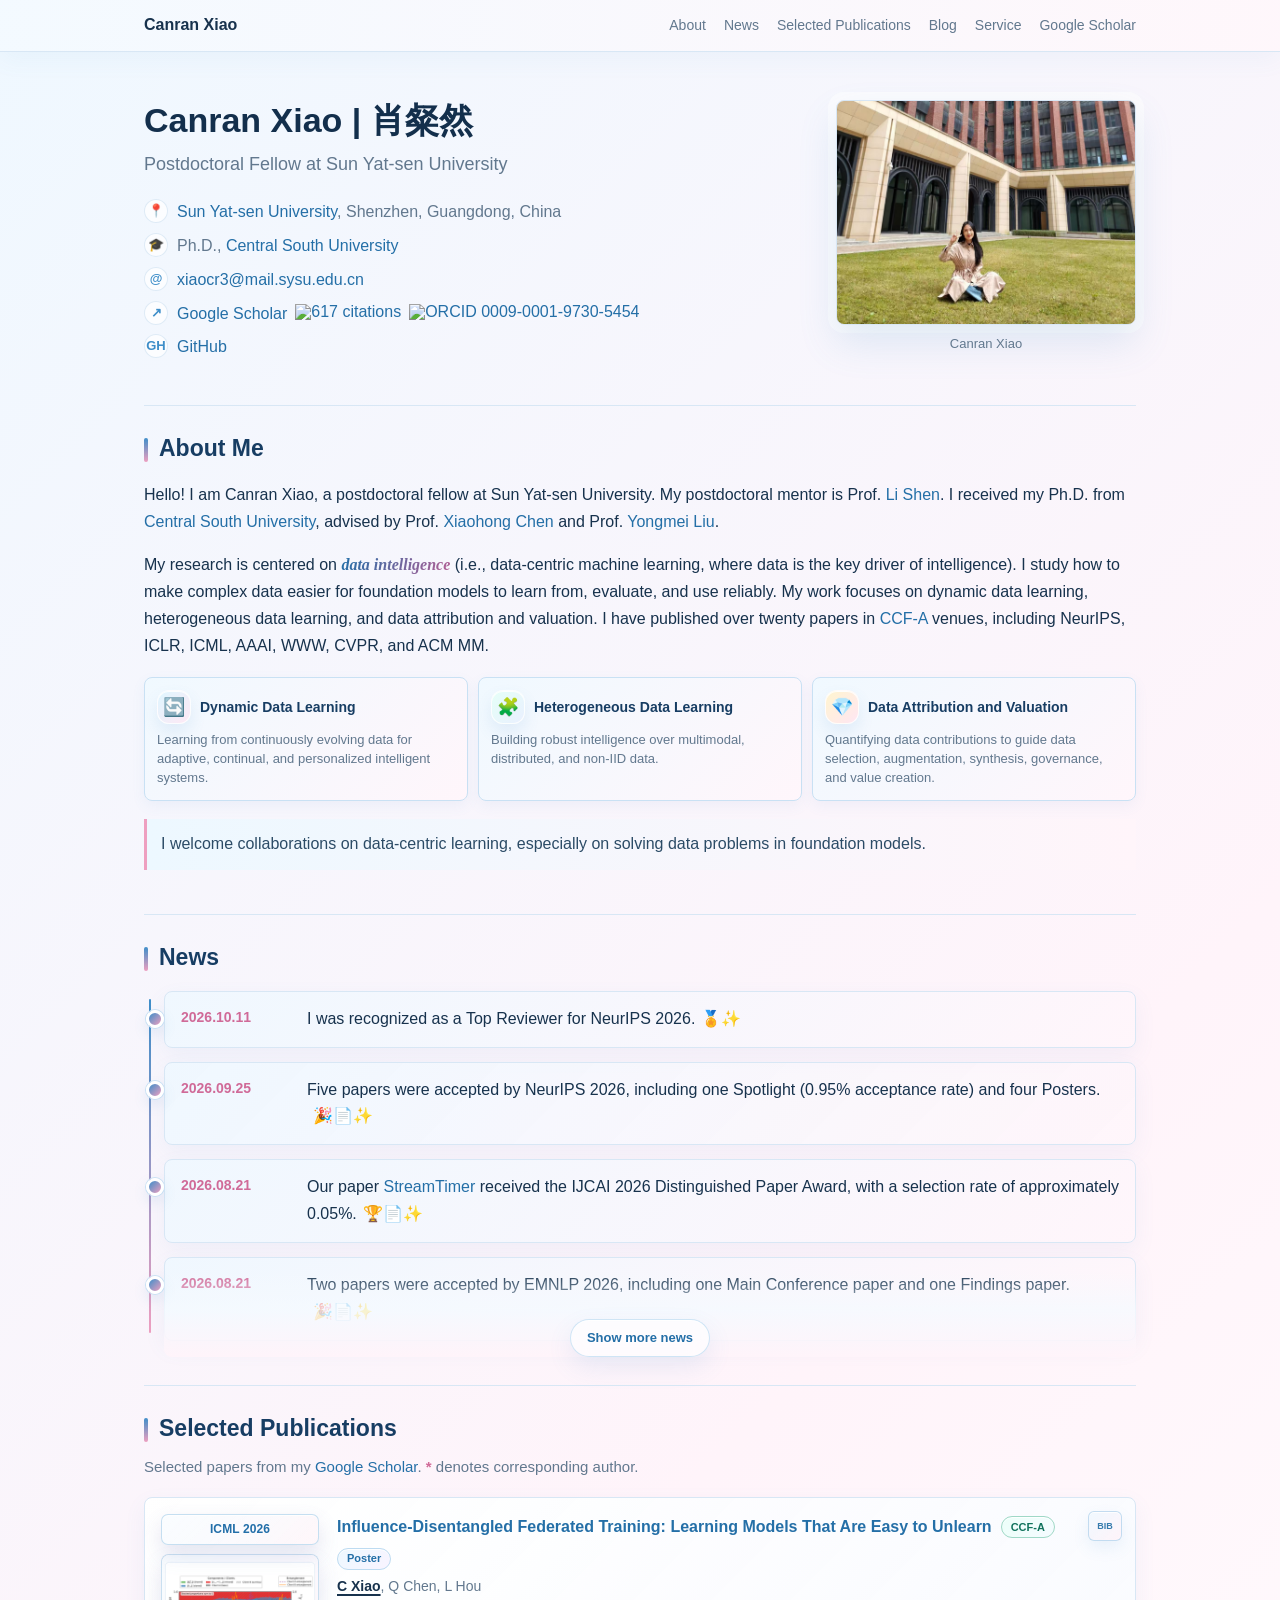
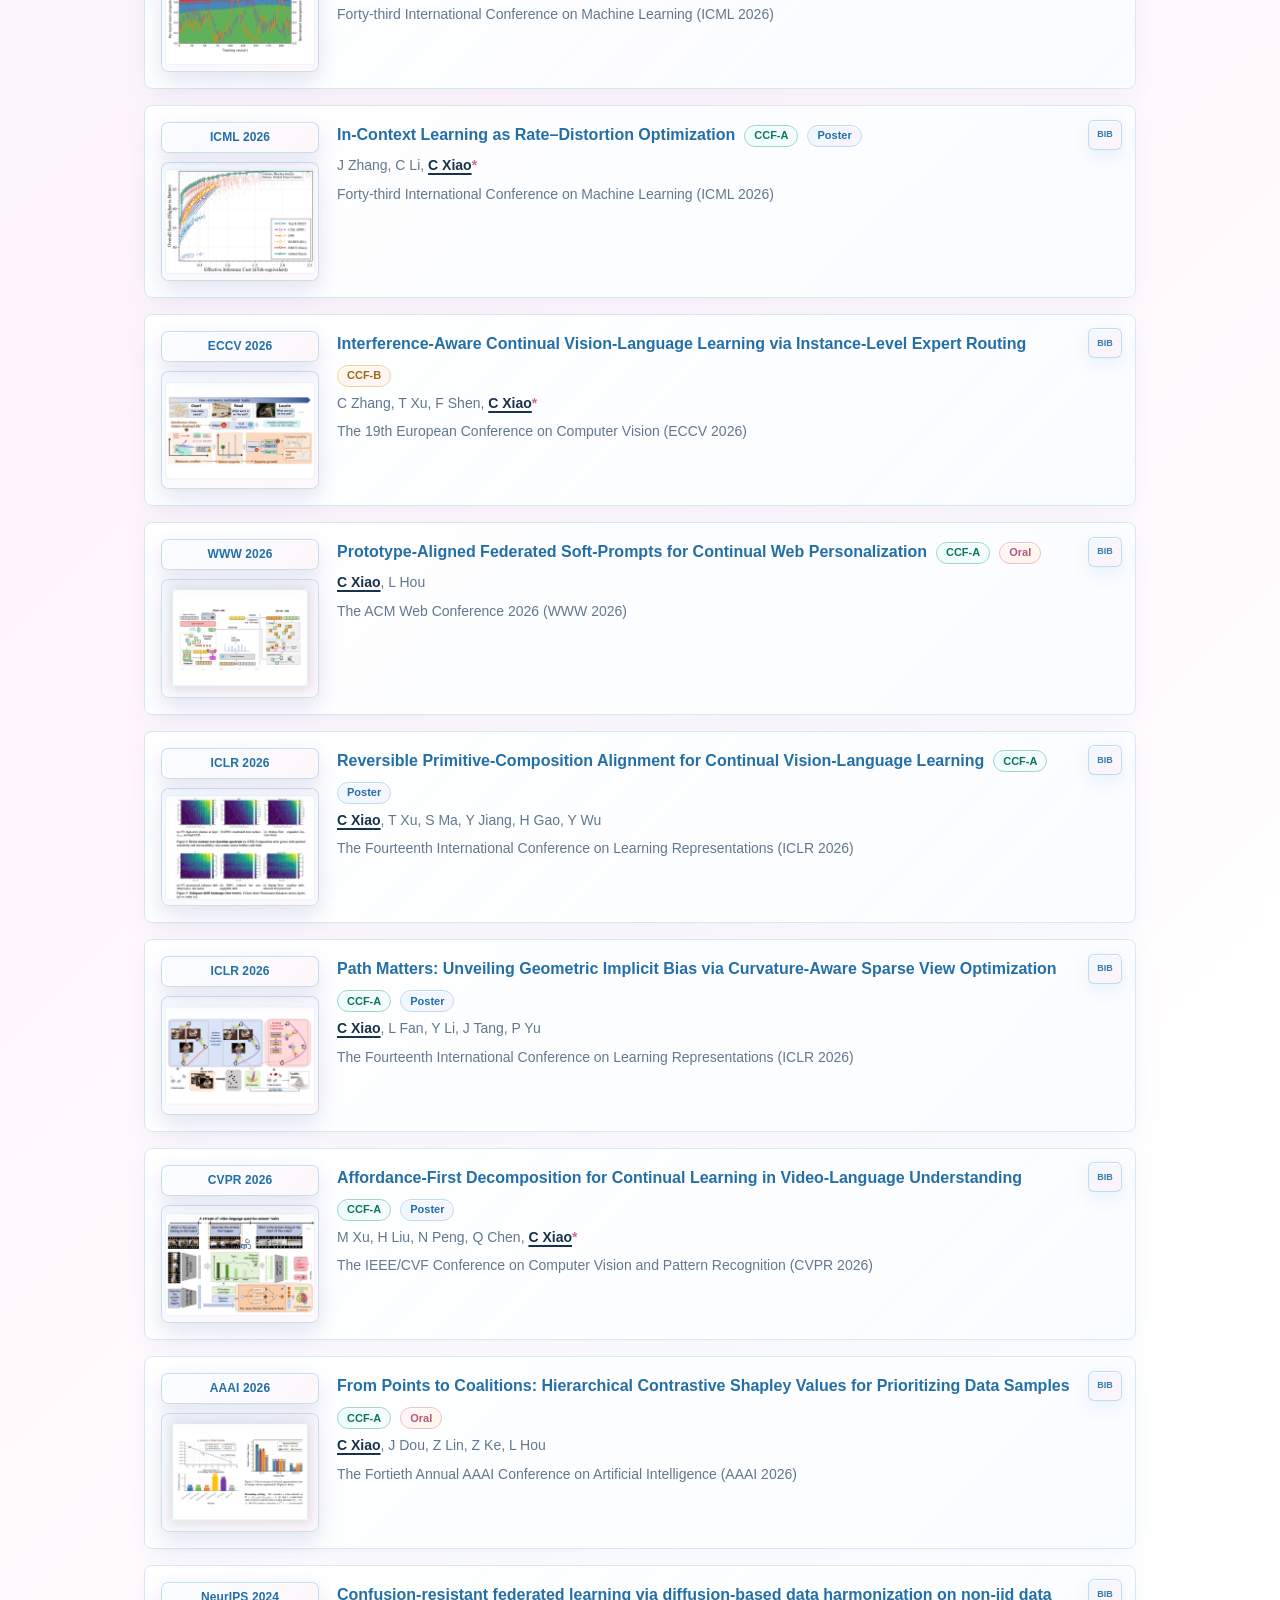
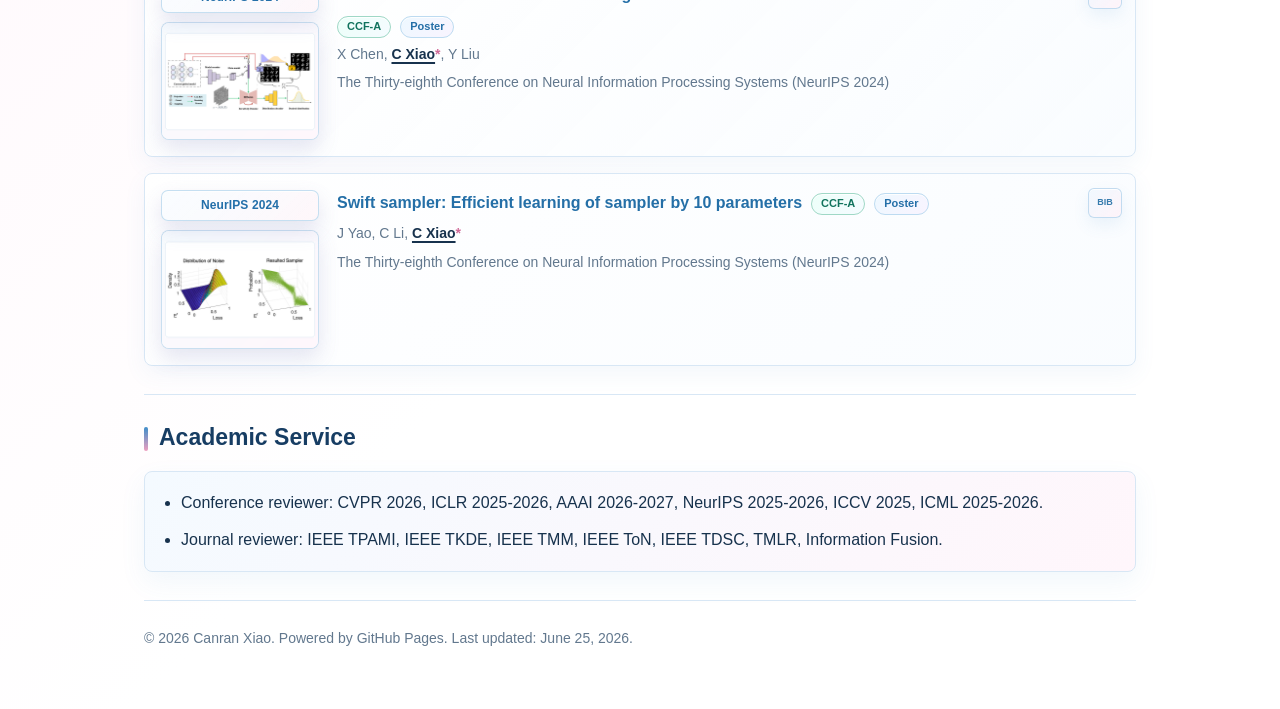
==== index.html @ acd72500 "chore: update Scholar citations" ====
<!doctype html>
<html lang="en">
  <head>
    <meta charset="utf-8">
    <meta name="viewport" content="width=device-width, initial-scale=1">
    <title>Canran Xiao | 肖粲然</title>
    <meta
      name="description"
      content="Personal academic homepage of Canran Xiao, postdoctoral fellow at Sun Yat-sen University."
    >
    <style>
      :root {
        --paper: #ffffff;
        --soft: #f7fbff;
        --ink: #17324d;
        --muted: #62788e;
        --line: #d8e7f5;
        --accent: #3e8ec9;
        --accent-2: #ee9fc0;
        --accent-soft: #edf7ff;
        --pink-soft: #fff3f8;
        --link: #246fa7;
        --glow: rgba(82, 148, 202, 0.16);
        --pink-glow: rgba(238, 159, 192, 0.16);
      }

      * {
        box-sizing: border-box;
      }

      html {
        scroll-behavior: smooth;
      }

      body {
        margin: 0;
        background:
          linear-gradient(135deg, #eff8ff 0%, #fff4fa 42%, #ffffff 78%);
        color: var(--ink);
        font-family: -apple-system, BlinkMacSystemFont, "Segoe UI", Helvetica, Arial, sans-serif;
        font-size: 16px;
        line-height: 1.68;
      }

      .cursor-shadow {
        position: fixed;
        top: 0;
        left: 0;
        z-index: 9999;
        width: 17px;
        height: 23px;
        background: rgba(82, 177, 240, 0.42);
        clip-path: polygon(0 0, 0 22px, 6px 16px, 10px 23px, 13px 21px, 9px 14px, 17px 14px);
        filter: drop-shadow(0 0 6px rgba(82, 177, 240, 0.28));
        mix-blend-mode: multiply;
        opacity: 0;
        pointer-events: none;
        transform: translate3d(-999px, -999px, 0);
        transition: opacity 180ms ease;
        will-change: transform, opacity;
      }

      .cursor-shadow:nth-child(1) {
        opacity: 0.5;
      }

      .cursor-shadow:nth-child(2) {
        opacity: 0.42;
      }

      .cursor-shadow:nth-child(3) {
        opacity: 0.34;
      }

      .cursor-shadow:nth-child(4) {
        opacity: 0.27;
      }

      .cursor-shadow:nth-child(5) {
        opacity: 0.2;
      }

      .cursor-shadow:nth-child(6) {
        opacity: 0.14;
      }

      .cursor-shadow:nth-child(7) {
        opacity: 0.09;
      }

      .cursor-trail:not(.is-active) .cursor-shadow {
        opacity: 0;
      }

      @media (pointer: coarse), (prefers-reduced-motion: reduce) {
        .cursor-trail {
          display: none;
        }
      }

      a {
        color: var(--link);
        text-decoration: none;
      }

      a:hover,
      a:focus {
        color: var(--accent);
        text-decoration: underline;
        text-underline-offset: 3px;
      }

      .site-header {
        border-bottom: 1px solid var(--line);
        background: linear-gradient(90deg, rgba(244, 250, 255, 0.94), rgba(255, 247, 251, 0.94));
        box-shadow: 0 8px 24px rgba(82, 148, 202, 0.06);
      }

      .nav-wrap {
        display: flex;
        align-items: center;
        justify-content: space-between;
        max-width: 1040px;
        margin: 0 auto;
        padding: 12px 24px;
        gap: 20px;
      }

      .brand {
        color: var(--ink);
        font-weight: 650;
        white-space: nowrap;
      }

      .nav-links {
        display: flex;
        align-items: center;
        justify-content: flex-end;
        flex-wrap: wrap;
        gap: 18px;
        font-size: 14px;
      }

      .nav-links a {
        color: var(--muted);
      }

      .nav-links a:hover,
      .nav-links a:focus {
        color: var(--accent);
      }

      .page {
        max-width: 1040px;
        margin: 0 auto;
        padding: 0 24px 40px;
      }

      .hero {
        display: grid;
        grid-template-columns: minmax(0, 1fr) 300px;
        gap: 50px;
        align-items: start;
        padding: 48px 0 26px;
      }

      h1,
      h2,
      h3,
      p {
        margin-top: 0;
      }

      h1 {
        margin-bottom: 8px;
        font-size: 34px;
        line-height: 1.2;
        font-weight: 680;
        color: #132f4c;
      }

      h2 {
        position: relative;
        margin: 0 0 18px;
        padding-left: 15px;
        font-size: 23px;
        line-height: 1.3;
        font-weight: 650;
        color: #173d63;
      }

      h2::before {
        position: absolute;
        top: 4px;
        left: 0;
        width: 4px;
        height: 24px;
        border-radius: 999px;
        background: linear-gradient(180deg, var(--accent), var(--accent-2));
        content: "";
      }

      h3 {
        margin-bottom: 6px;
        font-size: 17px;
        line-height: 1.4;
      }

      .subtitle {
        margin-bottom: 20px;
        color: var(--muted);
        font-size: 18px;
      }

      .meta-list {
        display: grid;
        gap: 7px;
        margin: 0 0 18px;
      }

      .meta-item {
        display: grid;
        grid-template-columns: 24px minmax(0, 1fr);
        gap: 9px;
        color: var(--muted);
      }

      .meta-item span:first-child {
        display: inline-flex;
        align-items: center;
        justify-content: center;
        width: 24px;
        height: 24px;
        border: 1px solid rgba(216, 231, 245, 0.82);
        border-radius: 50%;
        background: rgba(255, 255, 255, 0.72);
        color: var(--accent);
        font-size: 13px;
        font-weight: 700;
      }

      .meta-content {
        display: inline-flex;
        align-items: center;
        flex-wrap: wrap;
        gap: 8px;
        min-width: 0;
      }

      .profile-badge {
        display: inline-flex;
        align-items: center;
        line-height: 1;
        text-decoration: none;
        transition: filter 160ms ease, transform 160ms ease;
      }

      .profile-badge img {
        display: block;
        width: auto;
        height: 20px;
      }

      .profile-badge:hover,
      .profile-badge:focus {
        filter: drop-shadow(0 5px 10px rgba(82, 148, 202, 0.18));
        transform: translateY(-1px);
      }

      .profile {
        margin: 0;
      }

      .profile img {
        display: block;
        width: 100%;
        aspect-ratio: 4 / 3;
        object-fit: cover;
        object-position: center bottom;
        border: 1px solid var(--line);
        border-radius: 8px;
        box-shadow: 0 18px 38px var(--glow), 0 0 0 8px rgba(255, 255, 255, 0.56);
      }

      .profile figcaption {
        margin-top: 8px;
        color: var(--muted);
        font-size: 13px;
        text-align: center;
      }

      .research-bento {
        display: grid;
        grid-template-columns: repeat(3, minmax(0, 1fr));
        gap: 10px;
        margin-top: 18px;
      }

      .research-card {
        display: block;
        min-height: 122px;
        padding: 12px;
        border: 1px solid #c9e1f4;
        border-radius: 8px;
        background: linear-gradient(135deg, #f0f9ff, #fff6fb);
        color: #1d659d;
        box-shadow: 0 5px 14px rgba(82, 148, 202, 0.07);
        transition: border-color 160ms ease, box-shadow 160ms ease, transform 160ms ease;
      }

      .research-card:hover,
      .research-card:focus {
        border-color: #b7d8f0;
        box-shadow: 0 12px 26px rgba(82, 148, 202, 0.12), 0 8px 20px var(--pink-glow);
        text-decoration: none;
        transform: translateY(-2px);
      }

      .research-heading {
        display: flex;
        align-items: center;
        gap: 9px;
        margin-bottom: 7px;
      }

      .research-icon {
        display: inline-flex;
        align-items: center;
        justify-content: center;
        flex: 0 0 34px;
        width: 34px;
        height: 34px;
        border: 1px solid rgba(255, 255, 255, 0.85);
        border-radius: 12px;
        font-size: 18px;
        font-weight: 850;
        line-height: 1;
        box-shadow: inset 0 1px 0 rgba(255, 255, 255, 0.92), 0 8px 16px rgba(82, 148, 202, 0.12);
      }

      .research-icon.icon-dynamic {
        background: linear-gradient(135deg, #dff6ff, #ffe9f5);
      }

      .research-icon.icon-heterogeneous {
        background: linear-gradient(135deg, #e5fff7, #eaf0ff);
      }

      .research-icon.icon-attribution {
        background: linear-gradient(135deg, #fff5cf, #ffe6f3);
      }

      .research-card strong {
        display: block;
        color: #173d63;
        font-size: 14px;
        line-height: 1.25;
      }

      .research-card p {
        margin: 0;
        color: var(--muted);
        font-size: 13px;
        line-height: 1.45;
      }

      .research-keyword {
        display: inline-block;
        background: linear-gradient(120deg, #1d6fa8, #b85f94);
        background-clip: text;
        color: #1d6fa8;
        font-family: Georgia, "Times New Roman", serif;
        font-style: italic;
        font-weight: 760;
        -webkit-background-clip: text;
        -webkit-text-fill-color: transparent;
      }

      .section {
        padding: 28px 0;
        border-top: 1px solid var(--line);
      }

      .note {
        margin-top: 18px;
        padding: 12px 14px;
        border-left: 3px solid var(--accent-2);
        background: linear-gradient(90deg, #edf8ff, #fff5fa);
        color: #2b4b66;
      }

      .section-lead {
        margin: -8px 0 18px;
        color: var(--muted);
        font-size: 15px;
      }

      .news-wrap {
        position: relative;
      }

      .news-list {
        display: grid;
        position: relative;
        gap: 14px;
        margin: 0;
        padding: 0 0 0 20px;
        list-style: none;
      }

      .news-list::before {
        position: absolute;
        top: 8px;
        bottom: 8px;
        left: 5px;
        width: 2px;
        border-radius: 999px;
        background: linear-gradient(180deg, var(--accent), var(--accent-2));
        content: "";
      }

      .news-list li {
        position: relative;
        display: grid;
        grid-template-columns: 112px minmax(0, 1fr);
        gap: 14px;
        align-items: start;
        padding: 14px 16px;
        border: 1px solid var(--line);
        border-radius: 8px;
        background: linear-gradient(135deg, rgba(239, 248, 255, 0.9), rgba(255, 246, 251, 0.86));
        box-shadow: 0 8px 22px rgba(82, 148, 202, 0.07);
      }

      .news-list li::before {
        position: absolute;
        top: 18px;
        left: -19px;
        width: 12px;
        height: 12px;
        border: 3px solid #fff;
        border-radius: 50%;
        background: linear-gradient(135deg, var(--accent), var(--accent-2));
        box-shadow: 0 0 0 1px #c9e1f4, 0 6px 14px rgba(82, 148, 202, 0.15);
        content: "";
      }

      .date {
        color: #d06a98;
        font-size: 14px;
        font-weight: 650;
      }

      .news-icon {
        margin-left: 6px;
        white-space: nowrap;
      }

      .news-list.is-collapsed li:nth-child(n+5) {
        display: none;
      }

      .news-wrap.has-hidden-news.is-collapsed::after {
        position: absolute;
        right: 0;
        bottom: 0;
        left: 20px;
        height: 86px;
        border-radius: 0 0 8px 8px;
        background:
          linear-gradient(180deg, rgba(255, 255, 255, 0), rgba(245, 250, 255, 0.76) 45%, rgba(255, 244, 250, 0.94) 100%);
        content: "";
        pointer-events: none;
      }

      .news-toggle {
        position: relative;
        z-index: 1;
        display: flex;
        align-items: center;
        justify-content: center;
        width: fit-content;
        min-height: 34px;
        margin: 10px auto 0;
        padding: 7px 16px;
        border: 1px solid rgba(189, 219, 241, 0.72);
        border-radius: 999px;
        background: rgba(255, 255, 255, 0.62);
        -webkit-backdrop-filter: blur(10px);
        backdrop-filter: blur(10px);
        color: #246fa7;
        cursor: pointer;
        font: inherit;
        font-size: 13px;
        font-weight: 700;
        box-shadow: 0 10px 24px rgba(82, 148, 202, 0.12), inset 0 1px 0 rgba(255, 255, 255, 0.72);
        transition: border-color 160ms ease, box-shadow 160ms ease, transform 160ms ease;
      }

      .news-wrap.is-collapsed .news-toggle {
        margin-top: -22px;
      }

      .news-toggle:hover,
      .news-toggle:focus {
        border-color: rgba(168, 207, 232, 0.92);
        box-shadow: 0 14px 28px rgba(82, 148, 202, 0.16), inset 0 1px 0 rgba(255, 255, 255, 0.82);
        transform: translateY(-1px);
      }

      .news-toggle[hidden] {
        display: none;
      }

      .publication-list {
        display: grid;
        gap: 16px;
        margin: 0;
        padding: 0;
        list-style: none;
      }

      .publication {
        position: relative;
        display: grid;
        grid-template-columns: 158px minmax(0, 1fr);
        gap: 18px;
        padding: 16px;
        border: 1px solid var(--line);
        border-radius: 8px;
        background: linear-gradient(135deg, rgba(255, 255, 255, 0.98), rgba(249, 252, 255, 0.92));
        box-shadow: 0 8px 22px rgba(82, 148, 202, 0.07);
        transition: border-color 160ms ease, box-shadow 160ms ease, transform 160ms ease;
      }

      .publication > .pub-preview + div {
        min-width: 0;
        padding-right: 38px;
      }

      .publication:hover {
        border-color: #b9d8ef;
        box-shadow: 0 14px 30px rgba(82, 148, 202, 0.12), 0 8px 24px var(--pink-glow);
        transform: translateY(-1px);
      }

      .citation-tools {
        position: absolute;
        top: 13px;
        right: 13px;
        z-index: 4;
      }

      .citation-toggle {
        position: relative;
        display: inline-flex;
        align-items: center;
        justify-content: center;
        width: 34px;
        height: 30px;
        padding: 0;
        border: 1px solid rgba(190, 218, 239, 0.92);
        border-radius: 6px;
        background: linear-gradient(135deg, rgba(239, 248, 255, 0.96), rgba(255, 243, 249, 0.94));
        color: #377cae;
        cursor: pointer;
        font-family: -apple-system, BlinkMacSystemFont, "Segoe UI", Helvetica, Arial, sans-serif;
        font-size: 9px;
        font-weight: 800;
        letter-spacing: 0;
        line-height: 1;
        box-shadow: 0 7px 16px rgba(82, 148, 202, 0.1), inset 0 1px 0 rgba(255, 255, 255, 0.9);
        transition: border-color 160ms ease, box-shadow 160ms ease, color 160ms ease, transform 160ms ease;
      }

      .citation-toggle::after {
        position: absolute;
        right: 0;
        bottom: calc(100% + 7px);
        width: max-content;
        max-width: 150px;
        padding: 5px 8px;
        border: 1px solid rgba(197, 221, 239, 0.9);
        border-radius: 6px;
        background: rgba(255, 255, 255, 0.96);
        color: #36566f;
        content: attr(data-tooltip);
        font-family: -apple-system, BlinkMacSystemFont, "Segoe UI", Helvetica, Arial, sans-serif;
        font-size: 11px;
        font-weight: 650;
        line-height: 1.2;
        opacity: 0;
        pointer-events: none;
        transform: translateY(3px);
        transition: opacity 140ms ease, transform 140ms ease;
        white-space: nowrap;
      }

      .citation-toggle:hover,
      .citation-toggle:focus-visible {
        border-color: #aacfe9;
        outline: none;
        color: #b85f94;
        box-shadow: 0 10px 21px rgba(82, 148, 202, 0.16), 0 6px 16px rgba(238, 159, 192, 0.11);
        transform: translateY(-1px);
      }

      .citation-toggle:hover::after,
      .citation-toggle:focus-visible::after {
        opacity: 1;
        transform: translateY(0);
      }

      .citation-toggle.is-copied {
        border-color: #9fd8c6;
        background: linear-gradient(135deg, #ecfff9, #fff4fa);
        color: #11735d;
      }

      .citation-status {
        position: absolute;
        width: 1px;
        height: 1px;
        padding: 0;
        overflow: hidden;
        border: 0;
        clip: rect(0, 0, 0, 0);
        white-space: nowrap;
      }

      .pub-preview {
        display: grid;
        align-content: start;
        gap: 9px;
        justify-items: center;
      }

      .pub-figure {
        display: block;
        width: 100%;
        aspect-ratio: 4 / 3;
        object-fit: cover;
        border: 1px solid rgba(197, 221, 239, 0.92);
        border-radius: 8px;
        background: #fff;
        box-shadow: 0 10px 22px rgba(82, 148, 202, 0.14), 0 8px 20px rgba(232, 150, 190, 0.1);
        transition: box-shadow 160ms ease, transform 160ms ease;
      }

      .publication:hover .pub-figure,
      .publication:focus-within .pub-figure {
        box-shadow: 0 16px 28px rgba(82, 148, 202, 0.2), 0 10px 24px rgba(232, 150, 190, 0.16);
        transform: translateY(-2px) scale(1.01);
      }

      .publication:hover .paper-highlight,
      .publication:focus-within .paper-highlight {
        max-height: 80px;
        opacity: 1;
        transform: translateY(0);
      }

      .venue {
        position: relative;
        align-self: start;
        display: inline-flex;
        align-items: center;
        justify-content: center;
        min-width: 88px;
        min-height: 34px;
        padding: 6px 10px 6px 12px;
        overflow: hidden;
        border: 1px solid #c9def1;
        border-radius: 8px;
        background:
          linear-gradient(135deg, rgba(255, 255, 255, 0.78), rgba(255, 255, 255, 0.32)),
          linear-gradient(135deg, var(--accent-soft), var(--pink-soft));
        color: #236fa9;
        font-size: 13px;
        font-weight: 700;
        line-height: 1.25;
        text-align: center;
        box-shadow: inset 0 1px 0 rgba(255, 255, 255, 0.9), 0 8px 18px rgba(82, 148, 202, 0.08);
      }

      .venue::before {
        position: absolute;
        top: 0;
        bottom: 0;
        left: 0;
        width: 4px;
        background: linear-gradient(180deg, var(--accent), var(--accent-2));
        content: "";
      }

      .pub-preview .venue {
        width: 100%;
        min-height: 30px;
        padding: 7px 10px;
        border: 1px solid rgba(194, 221, 241, 0.94);
        border-radius: 7px;
        background:
          linear-gradient(135deg, rgba(255, 255, 255, 0.74), rgba(255, 255, 255, 0.3)),
          linear-gradient(135deg, var(--accent-soft) 0%, var(--pink-soft) 100%);
        color: #236fa9;
        font-size: 12px;
        letter-spacing: 0.01em;
        box-shadow: 0 10px 22px rgba(82, 148, 202, 0.14), 0 7px 18px rgba(232, 150, 190, 0.1), inset 0 1px 0 rgba(255, 255, 255, 0.82);
      }

      .pub-preview .venue::before {
        display: none;
      }

      .publication p {
        margin-bottom: 5px;
      }

      .paper-title {
        display: flex;
        align-items: center;
        flex-wrap: wrap;
        gap: 7px 9px;
        font-weight: 650;
      }

      .paper-title a {
        min-width: 0;
      }

      .presentation-tag {
        display: inline-flex;
        align-items: center;
        justify-content: center;
        min-height: 22px;
        padding: 3px 9px;
        border: 1px solid #c9def1;
        border-radius: 999px;
        font-size: 11px;
        font-weight: 750;
        letter-spacing: 0;
        line-height: 1;
        white-space: nowrap;
        box-shadow: inset 0 1px 0 rgba(255, 255, 255, 0.88);
      }

      .presentation-tag.oral {
        border-color: #f0bfd0;
        background: linear-gradient(135deg, #fff4f8, #fff8e8);
        color: #b55682;
      }

      .presentation-tag.poster {
        border-color: #bddbf1;
        background: linear-gradient(135deg, #edf8ff, #f9f4ff);
        color: #246fa7;
      }

      .ccf-tag {
        display: inline-flex;
        align-items: center;
        justify-content: center;
        min-height: 22px;
        padding: 3px 9px;
        border-radius: 999px;
        font-size: 11px;
        font-weight: 800;
        letter-spacing: 0;
        line-height: 1;
        text-decoration: none;
        white-space: nowrap;
        box-shadow: inset 0 1px 0 rgba(255, 255, 255, 0.9);
        transition: box-shadow 160ms ease, transform 160ms ease;
      }

      .ccf-tag.ccf-a {
        border: 1px solid #9fd8c6;
        background: linear-gradient(135deg, #ecfff9, #f5fbff);
        color: #11735d;
      }

      a.ccf-tag:hover,
      a.ccf-tag:focus {
        box-shadow: 0 8px 18px rgba(82, 148, 202, 0.12), inset 0 1px 0 rgba(255, 255, 255, 0.9);
        transform: translateY(-1px);
      }

      .ccf-tag.ccf-b {
        border: 1px solid #edd397;
        background: linear-gradient(135deg, #fff9e9, #fff4f8);
        color: #9a6819;
      }

      .paper-highlight {
        max-height: 0;
        margin: 0;
        overflow: hidden;
        color: #456176;
        font-size: 13px;
        line-height: 1.5;
        opacity: 0;
        transform: translateY(-4px);
        transition: max-height 180ms ease, opacity 180ms ease, transform 180ms ease, margin 180ms ease;
      }

      .publication:hover .paper-highlight,
      .publication:focus-within .paper-highlight {
        margin-top: 8px;
      }

      .authors,
      .booktitle {
        color: var(--muted);
        font-size: 14px;
      }

      .me {
        color: #17324d;
        font-weight: 750;
        text-decoration: underline;
        text-decoration-thickness: 1.5px;
        text-underline-offset: 3px;
      }

      .corresponding {
        color: #d06a98;
        font-weight: 800;
      }

      .service-list {
        margin: 0;
        padding-left: 18px;
      }

      .service-list li {
        margin-bottom: 10px;
      }

      .service-panel {
        padding: 18px 18px 8px;
        border: 1px solid var(--line);
        border-radius: 8px;
        background: linear-gradient(135deg, #f4faff, #fff6fb);
        box-shadow: 0 10px 26px rgba(82, 148, 202, 0.08);
      }

      .footer {
        padding: 26px 0 18px;
        border-top: 1px solid var(--line);
        color: var(--muted);
        font-size: 14px;
      }

      @media (max-width: 780px) {
        .nav-wrap {
          align-items: flex-start;
          flex-direction: column;
          gap: 8px;
        }

        .nav-links {
          justify-content: flex-start;
          gap: 12px;
        }

        .hero {
          grid-template-columns: 1fr;
        }

        .hero {
          padding-top: 34px;
        }

        .profile {
          max-width: 340px;
        }

        h1 {
          font-size: 30px;
        }

        .publication,
        .news-list li {
          grid-template-columns: 1fr;
          gap: 8px;
        }

        .publication > .pub-preview + div {
          padding-right: 0;
        }

        .research-bento {
          grid-template-columns: 1fr;
        }

        .research-card {
          min-height: 0;
        }

        .paper-highlight {
          max-height: none;
          margin-top: 8px;
          opacity: 1;
          transform: none;
        }

        .venue {
          justify-content: flex-start;
          width: fit-content;
          min-width: 0;
        }

        .pub-preview {
          max-width: 190px;
        }

        .pub-preview .venue {
          justify-content: center;
          width: 100%;
        }
      }
    </style>
  </head>
  <body>
    <header class="site-header">
      <div class="nav-wrap">
        <a class="brand" href="#home">Canran Xiao</a>
        <nav class="nav-links" aria-label="Primary navigation">
          <a href="#about">About</a>
          <a href="#news">News</a>
          <a href="#publications">Selected Publications</a>
          <a href="blog/">Blog</a>
          <a href="#service">Service</a>
          <a href="https://scholar.google.com/citations?user=TQIKwMIAAAAJ&hl=zh-TW">Google Scholar</a>
        </nav>
      </div>
    </header>

    <main class="page" id="home">
      <section class="hero" aria-label="Profile">
        <div>
          <h1>Canran Xiao | 肖粲然</h1>
          <p class="subtitle">
            Postdoctoral Fellow at Sun Yat-sen University
          </p>

          <div class="meta-list" aria-label="Profile details">
            <div class="meta-item">
              <span>📍</span>
              <span><a href="https://en.wikipedia.org/wiki/Sun_Yat-sen_University">Sun Yat-sen University</a>, Shenzhen, Guangdong, China</span>
            </div>
            <div class="meta-item">
              <span>🎓</span>
              <span>Ph.D., <a href="https://en.wikipedia.org/wiki/Central_South_University">Central South University</a></span>
            </div>
            <div class="meta-item">
              <span>@</span>
              <span><a href="mailto:xiaocr3@mail.sysu.edu.cn">xiaocr3@mail.sysu.edu.cn</a></span>
            </div>
            <div class="meta-item">
              <span>↗</span>
              <span class="meta-content">
                <a href="https://scholar.google.com/citations?user=TQIKwMIAAAAJ&hl=zh-TW">Google Scholar</a>
                <a class="profile-badge" href="https://scholar.google.com/citations?user=TQIKwMIAAAAJ&amp;hl=zh-TW" data-citation-badge aria-label="617 citations on Google Scholar">
                  <img
                    data-citation-badge-image
                    src="https://img.shields.io/badge/citations-617-4285F4?style=flat&amp;logo=googlescholar&amp;logoColor=white&amp;labelColor=555"
                    alt="617 citations"
                    loading="lazy"
                  >
                </a>
                <a class="profile-badge" href="https://orcid.org/0009-0001-9730-5454" aria-label="ORCID: 0009-0001-9730-5454">
                  <img
                    src="https://img.shields.io/badge/ORCID-0009--0001--9730--5454-A6CE39?style=flat&amp;logo=orcid&amp;logoColor=white&amp;labelColor=555"
                    alt="ORCID 0009-0001-9730-5454"
                    loading="lazy"
                  >
                </a>
              </span>
            </div>
            <div class="meta-item">
              <span>GH</span>
              <span>
                <a href="https://github.com/Xiaocanran1230">GitHub</a>
              </span>
            </div>
          </div>

        </div>

        <figure class="profile">
          <img src="assets/profile-campus.png" alt="Portrait of Canran Xiao">
          <figcaption>Canran Xiao</figcaption>
        </figure>
      </section>

      <section class="section" id="about">
        <h2>About Me</h2>
        <p>
          Hello! I am Canran Xiao, a postdoctoral fellow at Sun Yat-sen
          University. My postdoctoral mentor is Prof.
          <a href="https://scst.sysu.edu.cn/teacher/ShenLi">Li Shen</a>. I
          received my Ph.D. from
          <a href="https://en.wikipedia.org/wiki/Central_South_University">Central South University</a>, advised by Prof.
          <a href="https://www.cae.cn/cae/html/main/colys/76216903.html">Xiaohong Chen</a>
          and Prof. <a href="https://bs.csu.edu.cn/info/1780/23635.htm">Yongmei Liu</a>.
        </p>
        <p>
          My research is centered on <span class="research-keyword">data intelligence</span>
          (i.e., data-centric machine learning, where data is the key driver
          of intelligence). I study how to make complex data easier for
          foundation models to learn from, evaluate, and use reliably. My work
          focuses on dynamic data learning, heterogeneous data learning, and
          data attribution and valuation. I have published over twenty
          papers in <a href="https://www.ccf.org.cn/Academic_Evaluation/By_category/">CCF-A</a>
          venues, including NeurIPS, ICLR, ICML, AAAI, WWW, CVPR, and ACM MM.
        </p>
        <div class="research-bento" aria-label="Data intelligence research interests">
          <a class="research-card" href="https://scholar.google.com/citations?view_op=search_authors&hl=zh-TW&mauthors=label:continual_learning">
            <span class="research-heading">
              <span class="research-icon icon-dynamic" aria-hidden="true">🔄</span>
              <strong>Dynamic Data Learning</strong>
            </span>
            <p>Learning from continuously evolving data for adaptive, continual, and personalized intelligent systems.</p>
          </a>
          <a class="research-card" href="https://scholar.google.com/citations?view_op=search_authors&hl=zh-TW&mauthors=label:heterogeneous_data">
            <span class="research-heading">
              <span class="research-icon icon-heterogeneous" aria-hidden="true">🧩</span>
              <strong>Heterogeneous Data Learning</strong>
            </span>
            <p>Building robust intelligence over multimodal, distributed, and non-IID data.</p>
          </a>
          <a class="research-card" href="https://scholar.google.com/citations?view_op=search_authors&hl=zh-TW&mauthors=label:data_valuation">
            <span class="research-heading">
              <span class="research-icon icon-attribution" aria-hidden="true">💎</span>
              <strong>Data Attribution and Valuation</strong>
            </span>
            <p>Quantifying data contributions to guide data selection, augmentation, synthesis, governance, and value creation.</p>
          </a>
        </div>
        <p class="note">
          I welcome collaborations on data-centric learning, especially on
          solving data problems in foundation models.
        </p>
      </section>

      <section class="section" id="news">
        <h2>News</h2>
        <div class="news-wrap is-collapsed">
          <ul class="news-list is-collapsed" id="news-list">
            <li>
              <span class="date">2026.10.11</span>
              <span>
                I was recognized as a Top Reviewer for NeurIPS 2026.<span class="news-icon">🏅✨</span>
              </span>
            </li>
            <li>
              <span class="date">2026.09.25</span>
              <span>
                Five papers were accepted by NeurIPS 2026, including one Spotlight (0.95% acceptance rate) and four Posters.<span class="news-icon">🎉📄✨</span>
              </span>
            </li>
            <li>
              <span class="date">2026.08.21</span>
              <span>
                Our paper <a href="https://x.com/IJCAIconf/status/2090655842882175240">StreamTimer</a> received the IJCAI 2026 Distinguished Paper Award, with a selection rate of approximately 0.05%.<span class="news-icon">🏆📄✨</span>
              </span>
            </li>
            <li>
              <span class="date">2026.08.21</span>
              <span>
                Two papers were accepted by EMNLP 2026, including one Main Conference paper and one Findings paper.<span class="news-icon">🎉📄✨</span>
              </span>
            </li>
            <li>
              <span class="date">2026.07.10</span>
              <span>
                One work, LaP-Forensics, was accepted by ACM MM 2026.<span class="news-icon">🎉📄✨</span>
              </span>
            </li>
            <li>
              <span class="date">2026.06.18</span>
              <span>
                One paper was accepted by ECCV 2026.<span class="news-icon">🎉📄✨</span>
              </span>
            </li>
            <li>
              <span class="date">2026.05.14</span>
              <span>
                I was recognized as a Gold Reviewer for ICML 2026.<span class="news-icon">🏅✨</span>
              </span>
            </li>
            <li>
              <span class="date">2026.05.01</span>
              <span>
                Two papers were accepted by ICML 2026.<span class="news-icon">🎉📄✨</span>
              </span>
            </li>
            <li>
              <span class="date">2026.05.01</span>
              <span>
                One paper was accepted by IJCAI 2026.<span class="news-icon">🎉📄✨</span>
              </span>
            </li>
            <li>
              <span class="date">2026.02.21</span>
              <span>
                Three papers were accepted by CVPR 2026, including one Findings, one Poster, and one Spotlight.<span class="news-icon">🎉📄✨</span>
              </span>
            </li>
            <li>
              <span class="date">2026.01.26</span>
              <span>
                Five papers were accepted by ICLR 2026.<span class="news-icon">🎉📄✨</span>
              </span>
            </li>
            <li>
              <span class="date">2026.01.13</span>
              <span>
                Two papers were accepted by WWW 2026, including one Poster and one Oral.<span class="news-icon">🎉📄✨</span>
              </span>
            </li>
            <li>
              <span class="date">2025.11.08</span>
              <span>
                Three papers were accepted by AAAI 2026, including two Oral presentations and one Poster.<span class="news-icon">🎉📄✨</span>
              </span>
            </li>
          </ul>
          <button class="news-toggle" type="button" aria-controls="news-list" aria-expanded="false" hidden>
            Show more news
          </button>
        </div>
      </section>

      <section class="section" id="publications">
        <h2>Selected Publications</h2>
        <p class="section-lead">
          Selected papers from my <a href="https://scholar.google.com/citations?hl=zh-TW&amp;user=TQIKwMIAAAAJ&amp;view_op=list_works&amp;sortby=pubdate">Google Scholar</a>. <span class="corresponding">*</span> denotes corresponding author.
        </p>
        <ol class="publication-list">
          <li class="publication">
            <div class="pub-preview">
              <span class="venue">ICML 2026</span>
              <img class="pub-figure" src="assets/publications/icml-unlearn.png" alt="Figure preview for Influence-Disentangled Federated Training" loading="lazy">
            </div>
            <div>
              <p class="paper-title">
                <a href="https://icml.cc/virtual/2026/poster/65319">Influence-Disentangled Federated Training: Learning Models That Are Easy to Unlearn</a>
                <a class="ccf-tag ccf-a" href="https://www.ccf.org.cn/Academic_Evaluation/By_category/">CCF-A</a>
                <span class="presentation-tag poster">Poster</span>
              </p>
              <p class="authors"><span class="me">C Xiao</span>, Q Chen, L Hou</p>
              <p class="booktitle">Forty-third International Conference on Machine Learning (ICML 2026)</p>
              <p class="paper-highlight">Highlight: separates data influence in federated training so learned models can remove data contributions more cleanly.</p>
            </div>
          </li>

          <li class="publication">
            <div class="pub-preview">
              <span class="venue">ICML 2026</span>
              <img class="pub-figure" src="assets/publications/icml-rate-distortion.png" alt="Figure preview for In-Context Learning as Rate-Distortion Optimization" loading="lazy">
            </div>
            <div>
              <p class="paper-title">
                <a href="https://icml.cc/virtual/2026/poster/62151">In-Context Learning as Rate&ndash;Distortion Optimization</a>
                <a class="ccf-tag ccf-a" href="https://www.ccf.org.cn/Academic_Evaluation/By_category/">CCF-A</a>
                <span class="presentation-tag poster">Poster</span>
              </p>
              <p class="authors">J Zhang, C Li, <span class="me">C Xiao</span><span class="corresponding">*</span></p>
              <p class="booktitle">Forty-third International Conference on Machine Learning (ICML 2026)</p>
              <p class="paper-highlight">Highlight: studies how context data can be compressed and selected to improve foundation-model inference.</p>
            </div>
          </li>

          <li class="publication">
            <div class="pub-preview">
              <span class="venue">ECCV 2026</span>
              <img class="pub-figure" src="assets/publications/eccv-routing.png" alt="Figure preview for Interference-Aware Continual Vision-Language Learning" loading="lazy">
            </div>
            <div>
              <p class="paper-title">
                <a href="https://scholar.google.com/scholar?q=%22Interference-Aware+Continual+Vision-Language+Learning+via+Instance-Level+Expert+Routing%22">Interference-Aware Continual Vision-Language Learning via Instance-Level Expert Routing</a>
                <span class="ccf-tag ccf-b">CCF-B</span>
              </p>
              <p class="authors">C Zhang, T Xu, F Shen, <span class="me">C Xiao</span><span class="corresponding">*</span></p>
              <p class="booktitle">The 19th European Conference on Computer Vision (ECCV 2026)</p>
              <p class="paper-highlight">Highlight: routes evolving vision-language data to instance-level experts to reduce interference during continual learning.</p>
            </div>
          </li>

          <li class="publication">
            <div class="pub-preview">
              <span class="venue">WWW 2026</span>
              <img class="pub-figure" src="assets/publications/www-protofed.png" alt="Pipeline figure for Prototype-Aligned Federated Soft-Prompts" loading="lazy">
            </div>
            <div>
              <p class="paper-title">
                <a href="https://scholar.google.com/citations?view_op=view_citation&amp;hl=zh-TW&amp;user=TQIKwMIAAAAJ&amp;pagesize=100&amp;sortby=pubdate&amp;citation_for_view=TQIKwMIAAAAJ:hFOr9nPyWt4C">Prototype-Aligned Federated Soft-Prompts for Continual Web Personalization</a>
                <a class="ccf-tag ccf-a" href="https://www.ccf.org.cn/Academic_Evaluation/By_category/">CCF-A</a>
                <span class="presentation-tag oral">Oral</span>
              </p>
              <p class="authors"><span class="me">C Xiao</span>, L Hou</p>
              <p class="booktitle">The ACM Web Conference 2026 (WWW 2026)</p>
              <p class="paper-highlight">Highlight: handles continuously arriving user data while keeping personalized web models adaptive across clients.</p>
            </div>
          </li>

          <li class="publication">
            <div class="pub-preview">
              <span class="venue">ICLR 2026</span>
              <img class="pub-figure" src="assets/publications/iclr-reversible.png" alt="Figure preview for Reversible Primitive-Composition Alignment" loading="lazy">
            </div>
            <div>
              <p class="paper-title">
                <a href="https://scholar.google.com/citations?view_op=view_citation&amp;hl=zh-TW&amp;user=TQIKwMIAAAAJ&amp;pagesize=100&amp;sortby=pubdate&amp;citation_for_view=TQIKwMIAAAAJ:HDshCWvjkbEC">Reversible Primitive-Composition Alignment for Continual Vision-Language Learning</a>
                <a class="ccf-tag ccf-a" href="https://www.ccf.org.cn/Academic_Evaluation/By_category/">CCF-A</a>
                <span class="presentation-tag poster">Poster</span>
              </p>
              <p class="authors"><span class="me">C Xiao</span>, T Xu, S Ma, Y Jiang, H Gao, Y Wu</p>
              <p class="booktitle">The Fourteenth International Conference on Learning Representations (ICLR 2026)</p>
              <p class="paper-highlight">Highlight: supports data that arrives over time by aligning primitive and compositional knowledge in vision-language streams.</p>
            </div>
          </li>

          <li class="publication">
            <div class="pub-preview">
              <span class="venue">ICLR 2026</span>
              <img class="pub-figure" src="assets/publications/iclr-path.png" alt="Figure preview for Path Matters" loading="lazy">
            </div>
            <div>
              <p class="paper-title">
                <a href="https://scholar.google.com.hk/citations?view_op=view_citation&amp;hl=zh-TW&amp;user=TQIKwMIAAAAJ&amp;cstart=20&amp;pagesize=80&amp;citation_for_view=TQIKwMIAAAAJ:7PzlFSSx8tAC">Path Matters: Unveiling Geometric Implicit Bias via Curvature-Aware Sparse View Optimization</a>
                <a class="ccf-tag ccf-a" href="https://www.ccf.org.cn/Academic_Evaluation/By_category/">CCF-A</a>
                <span class="presentation-tag poster">Poster</span>
              </p>
              <p class="authors"><span class="me">C Xiao</span>, L Fan, Y Li, J Tang, P Yu</p>
              <p class="booktitle">The Fourteenth International Conference on Learning Representations (ICLR 2026)</p>
              <p class="paper-highlight">Highlight: improves sparse-view data utility by choosing camera paths that better cover high-curvature geometric information.</p>
            </div>
          </li>

          <li class="publication">
            <div class="pub-preview">
              <span class="venue">CVPR 2026</span>
              <img class="pub-figure" src="assets/publications/cvpr-affordance.png" alt="Pipeline figure for Affordance-First Decomposition" loading="lazy">
            </div>
            <div>
              <p class="paper-title">
                <a href="https://scholar.google.com.hk/citations?view_op=view_citation&amp;hl=zh-TW&amp;user=TQIKwMIAAAAJ&amp;citation_for_view=TQIKwMIAAAAJ:qxL8FJ1GzNcC">Affordance-First Decomposition for Continual Learning in Video-Language Understanding</a>
                <a class="ccf-tag ccf-a" href="https://www.ccf.org.cn/Academic_Evaluation/By_category/">CCF-A</a>
                <span class="presentation-tag poster">Poster</span>
              </p>
              <p class="authors">M Xu, H Liu, N Peng, Q Chen, <span class="me">C Xiao</span><span class="corresponding">*</span></p>
              <p class="booktitle">The IEEE/CVF Conference on Computer Vision and Pattern Recognition (CVPR 2026)</p>
              <p class="paper-highlight">Highlight: decomposes incoming video-language data so models can absorb new visual evidence without forgetting old data.</p>
            </div>
          </li>

          <li class="publication">
            <div class="pub-preview">
              <span class="venue">AAAI 2026</span>
              <img class="pub-figure" src="assets/publications/aaai-shapley.png" alt="Experimental figure for Hierarchical Contrastive Shapley Values" loading="lazy">
            </div>
            <div>
              <p class="paper-title">
                <a href="https://scholar.google.com/citations?view_op=view_citation&amp;hl=zh-TW&amp;user=TQIKwMIAAAAJ&amp;pagesize=100&amp;sortby=pubdate&amp;citation_for_view=TQIKwMIAAAAJ:Zph67rFs4hoC">From Points to Coalitions: Hierarchical Contrastive Shapley Values for Prioritizing Data Samples</a>
                <a class="ccf-tag ccf-a" href="https://www.ccf.org.cn/Academic_Evaluation/By_category/">CCF-A</a>
                <span class="presentation-tag oral">Oral</span>
              </p>
              <p class="authors"><span class="me">C Xiao</span>, J Dou, Z Lin, Z Ke, L Hou</p>
              <p class="booktitle">The Fortieth Annual AAAI Conference on Artificial Intelligence (AAAI 2026)</p>
              <p class="paper-highlight">Highlight: estimates which data samples contribute the most value, helping prioritize data before training.</p>
            </div>
          </li>

          <li class="publication">
            <div class="pub-preview">
              <span class="venue">NeurIPS 2024</span>
              <img class="pub-figure" src="assets/publications/neurips-confusion.png" alt="Pipeline figure for Confusion-resistant federated learning" loading="lazy">
            </div>
            <div>
              <p class="paper-title">
                <a href="https://scholar.google.com/citations?view_op=view_citation&amp;hl=zh-TW&amp;user=TQIKwMIAAAAJ&amp;pagesize=100&amp;sortby=pubdate&amp;citation_for_view=TQIKwMIAAAAJ:IWHjjKOFINEC">Confusion-resistant federated learning via diffusion-based data harmonization on non-iid data</a>
                <a class="ccf-tag ccf-a" href="https://www.ccf.org.cn/Academic_Evaluation/By_category/">CCF-A</a>
                <span class="presentation-tag poster">Poster</span>
              </p>
              <p class="authors">X Chen, <span class="me">C Xiao</span><span class="corresponding">*</span>, Y Liu</p>
              <p class="booktitle">The Thirty-eighth Conference on Neural Information Processing Systems (NeurIPS 2024)</p>
              <p class="paper-highlight">Highlight: harmonizes heterogeneous client data distributions so federated learning can work better on non-IID data.</p>
            </div>
          </li>

          <li class="publication">
            <div class="pub-preview">
              <span class="venue">NeurIPS 2024</span>
              <img class="pub-figure" src="assets/publications/neurips-swift.png" alt="Experimental figure for Swift sampler" loading="lazy">
            </div>
            <div>
              <p class="paper-title">
                <a href="https://scholar.google.com.hk/citations?view_op=view_citation&amp;hl=zh-TW&amp;user=TQIKwMIAAAAJ&amp;citation_for_view=TQIKwMIAAAAJ:u-x6o8ySG0sC">Swift sampler: Efficient learning of sampler by 10 parameters</a>
                <a class="ccf-tag ccf-a" href="https://www.ccf.org.cn/Academic_Evaluation/By_category/">CCF-A</a>
                <span class="presentation-tag poster">Poster</span>
              </p>
              <p class="authors">J Yao, C Li, <span class="me">C Xiao</span><span class="corresponding">*</span></p>
              <p class="booktitle">The Thirty-eighth Conference on Neural Information Processing Systems (NeurIPS 2024)</p>
              <p class="paper-highlight">Highlight: learns how to sample informative data efficiently, reducing the cost of deciding which data to use.</p>
            </div>
          </li>
        </ol>
      </section>

      <section class="section" id="service">
        <h2>Academic Service</h2>
        <div class="service-panel">
          <ul class="service-list">
            <li>Conference reviewer: CVPR 2026, ICLR 2025-2026, AAAI 2026-2027, NeurIPS 2025-2026, ICCV 2025, ICML 2025-2026.</li>
            <li>Journal reviewer: IEEE TPAMI, IEEE TKDE, IEEE TMM, IEEE ToN, IEEE TDSC, TMLR, Information Fusion.</li>
          </ul>
        </div>
      </section>

      <footer class="footer">
        © 2026 Canran Xiao. Powered by GitHub Pages. Last updated: June 25, 2026.
      </footer>
    </main>
    <script>
      (() => {
        const newsList = document.querySelector("#news-list");
        const newsToggle = document.querySelector(".news-toggle");
        const newsWrap = document.querySelector(".news-wrap");
        const visibleCount = 4;

        if (!newsList || !newsToggle || !newsWrap || newsList.children.length <= visibleCount) {
          return;
        }

        newsWrap.classList.add("has-hidden-news");
        newsToggle.hidden = false;
        newsToggle.addEventListener("click", () => {
          const expanded = newsToggle.getAttribute("aria-expanded") === "true";
          newsList.classList.toggle("is-collapsed", expanded);
          newsWrap.classList.toggle("is-collapsed", expanded);
          newsToggle.setAttribute("aria-expanded", String(!expanded));
          newsToggle.textContent = expanded ? "Show more news" : "Show fewer news";
        });
      })();

      (() => {
        const badge = document.querySelector("[data-citation-badge]");
        const badgeImage = document.querySelector("[data-citation-badge-image]");

        if (!badge || !badgeImage || !window.fetch) {
          return;
        }

        const badgeUrl = (citations) => (
          `https://img.shields.io/badge/citations-${encodeURIComponent(citations)}-4285F4?style=flat&logo=googlescholar&logoColor=white&labelColor=555`
        );

        fetch("assets/scholar-citations.json", { cache: "no-store" })
          .then((response) => (response.ok ? response.json() : null))
          .then((data) => {
            const citations = Number(data && data.citations);

            if (!Number.isFinite(citations) || citations <= 0) {
              return;
            }

            const formatted = citations.toLocaleString("en-US");
            badgeImage.src = badgeUrl(formatted);
            badgeImage.alt = `${formatted} citations`;
            badge.setAttribute("aria-label", `${formatted} citations on Google Scholar`);

            if (data.updated_at) {
              badge.title = `Google Scholar citations, updated ${data.updated_at}`;
            }
          })
          .catch(() => {});
      })();

      (() => {
        const publications = Array.from(document.querySelectorAll(".publication"));

        if (!publications.length) {
          return;
        }

        const stopWords = new Set(["a", "an", "and", "as", "by", "for", "from", "in", "of", "on", "that", "the", "to", "via"]);
        const cleanText = (value) => value.replace(/\s+/g, " ").trim();
        const bibtexAuthor = (author) => {
          const parts = author.split(/\s+/);
          const surname = parts.pop();
          return `${surname}, ${parts.join(" ")}`;
        };
        const citationKey = (authors, title, year) => {
          const surname = (authors[0] || "paper").split(/\s+/).at(-1).toLowerCase();
          const keyword = title
            .toLowerCase()
            .replace(/[^a-z0-9\s-]/g, " ")
            .split(/[\s-]+/)
            .find((word) => word && !stopWords.has(word)) || "paper";
          return `${surname}${year}${keyword}`;
        };

        const bibtexOverrides = new Map([
          [
            "Reversible Primitive-Composition Alignment for Continual Vision-Language Learning",
            `@inproceedings{xiao2026reversible,
  title={Reversible primitive--composition alignment for continual vision--language learning},
  author={Xiao, Canran and Xu, Tianxiang and Ma, Siyuan and Jiang, Yiyang and Gao, Haoyu and Wu, Yuhan},
  booktitle={The Fourteenth International Conference on Learning Representations},
  year={2026}
}`,
          ],
          [
            "Path Matters: Unveiling Geometric Implicit Bias via Curvature-Aware Sparse View Optimization",
            `@inproceedings{xiaopath,
  title={Path Matters: Unveiling Geometric Implicit Bias via Curvature-Aware Sparse View Optimization},
  author={Xiao, Canran and Fan, Liaoyuan and Li, Yanbin and Tang, Jing and Yu, Peilai},
  booktitle={The Fourteenth International Conference on Learning Representations},
  year={2026}
}`,
          ],
          [
            "Prototype-Aligned Federated Soft-Prompts for Continual Web Personalization",
            `@inproceedings{xiao2026prototype,
  title={Prototype-Aligned Federated Soft-Prompts for Continual Web Personalization},
  author={Xiao, Canran and Hou, Liwei},
  booktitle={Proceedings of the ACM Web Conference 2026},
  pages={6743--6754},
  year={2026}
}`,
          ],
          [
            "Affordance-First Decomposition for Continual Learning in Video-Language Understanding",
            `@inproceedings{xu_2026_CVPR,
  author={Xu, Mengzhu and Liu, Hanzhi and Peng, Ningkang and Chen, Qianyu and Xiao, Canran},
  title={Affordance-First Decomposition for Continual Learning in Video-Language Understanding},
  booktitle={Proceedings of the IEEE/CVF Conference on Computer Vision and Pattern Recognition (CVPR)},
  month={June},
  year={2026},
  pages={3908-3919}
}`,
          ],
          [
            "Confusion-resistant federated learning via diffusion-based data harmonization on non-iid data",
            `@article{chen2024confusion,
  title={Confusion-resistant federated learning via diffusion-based data harmonization on non-IID data},
  author={Chen, Xiaohong and Xiao, Canran and Liu, Yongmei},
  journal={Advances in Neural Information Processing Systems},
  volume={37},
  pages={137495--137520},
  year={2024}
}`,
          ],
          [
            "From Points to Coalitions: Hierarchical Contrastive Shapley Values for Prioritizing Data Samples",
            `@inproceedings{xiao2026points,
  title={From points to coalitions: Hierarchical contrastive shapley values for prioritizing data samples},
  author={Xiao, Canran and Dou, Jiabao and Lin, Zhiming and Ke, Zong and Hou, Liwei},
  booktitle={Proceedings of the AAAI Conference on Artificial Intelligence},
  volume={40},
  number={19},
  pages={15995--16003},
  year={2026}
}`,
          ],
        ]);

        const fallbackCopy = (text) => {
          const field = document.createElement("textarea");
          field.value = text;
          field.setAttribute("readonly", "");
          field.style.position = "fixed";
          field.style.opacity = "0";
          document.body.appendChild(field);
          field.select();
          const copied = document.execCommand("copy");
          field.remove();
          return copied;
        };

        const copyText = async (text) => {
          if (navigator.clipboard && window.isSecureContext) {
            await navigator.clipboard.writeText(text);
            return;
          }
          if (!fallbackCopy(text)) {
            throw new Error("Copy is unavailable");
          }
        };

        publications.forEach((publication) => {
          const titleLink = publication.querySelector(".paper-title > a:first-child");
          const authorsElement = publication.querySelector(".authors");
          const booktitleElement = publication.querySelector(".booktitle");
          const venueElement = publication.querySelector(".venue");

          if (!titleLink || !authorsElement || !booktitleElement) {
            return;
          }

          const paperTitle = cleanText(titleLink.textContent);
          const authors = cleanText(authorsElement.textContent.replace(/\*/g, ""))
            .split(",")
            .map((author) => author.trim())
            .filter(Boolean);
          const booktitle = cleanText(booktitleElement.textContent);
          const year = (booktitle.match(/\b(19|20)\d{2}\b/) || venueElement?.textContent.match(/\b(19|20)\d{2}\b/) || [])[0] || "n.d.";
          const url = titleLink.href;
          const key = citationKey(authors, paperTitle, year);
          const generatedBibtex = [
            `@inproceedings{${key},`,
            `  title     = {${paperTitle}},`,
            `  author    = {${authors.map(bibtexAuthor).join(" and ")}},`,
            `  booktitle = {${booktitle}},`,
            `  year      = {${year}},`,
            `  url       = {${url}}`,
            `}`,
          ].join("\n");
          const bibtex = bibtexOverrides.get(paperTitle) || generatedBibtex;

          const tools = document.createElement("div");
          const toggle = document.createElement("button");
          const status = document.createElement("span");

          tools.className = "citation-tools";
          toggle.className = "citation-toggle";
          toggle.type = "button";
          toggle.textContent = "BIB";
          toggle.setAttribute("aria-label", `Copy BibTeX for ${paperTitle}`);
          toggle.dataset.tooltip = "Copy BibTeX";

          status.className = "citation-status";
          status.setAttribute("role", "status");
          status.setAttribute("aria-live", "polite");
          tools.append(toggle, status);
          publication.appendChild(tools);

          toggle.addEventListener("click", async () => {
            try {
              await copyText(bibtex);
              toggle.textContent = "✓";
              toggle.classList.add("is-copied");
              toggle.dataset.tooltip = "BibTeX copied";
              status.textContent = `BibTeX copied for ${paperTitle}`;

              window.setTimeout(() => {
                toggle.textContent = "BIB";
                toggle.classList.remove("is-copied");
                toggle.dataset.tooltip = "Copy BibTeX";
              }, 1500);
            } catch (error) {
              status.textContent = "Unable to copy BibTeX.";
              toggle.dataset.tooltip = "Copy failed";
            }
          });
        });
      })();

      (() => {
        const finePointer = window.matchMedia("(pointer: fine)").matches;
        const reducedMotion = window.matchMedia("(prefers-reduced-motion: reduce)").matches;

        if (!finePointer || reducedMotion) {
          return;
        }

        const trail = document.createElement("div");
        trail.className = "cursor-trail";
        trail.setAttribute("aria-hidden", "true");
        document.body.appendChild(trail);

        const shadows = Array.from({ length: 7 }, (_, index) => {
          const shadow = document.createElement("div");
          shadow.className = "cursor-shadow";
          shadow.style.transform = "translate3d(-999px, -999px, 0)";
          trail.appendChild(shadow);
          return {
            node: shadow,
            x: window.innerWidth / 2,
            y: window.innerHeight / 2,
            scale: 1 - index * 0.045,
            ease: 0.34 - index * 0.032,
          };
        });

        let targetX = window.innerWidth / 2;
        let targetY = window.innerHeight / 2;
        let active = false;
        let frameId = 0;
        let initialized = false;

        const render = () => {
          let leadX = targetX;
          let leadY = targetY;

          shadows.forEach((shadow, index) => {
            shadow.x += (leadX - shadow.x) * shadow.ease;
            shadow.y += (leadY - shadow.y) * shadow.ease;
            shadow.node.style.transform = `translate3d(${shadow.x}px, ${shadow.y}px, 0) scale(${shadow.scale})`;
            shadow.node.style.zIndex = String(9999 - index);
            leadX = shadow.x;
            leadY = shadow.y;
          });

          frameId = active ? window.requestAnimationFrame(render) : 0;
        };

        const activate = () => {
          if (active) {
            return;
          }

          active = true;
          trail.classList.add("is-active");
          if (!frameId) {
            frameId = window.requestAnimationFrame(render);
          }
        };

        window.addEventListener("pointermove", (event) => {
          targetX = event.clientX;
          targetY = event.clientY;
          if (!initialized) {
            shadows.forEach((shadow) => {
              shadow.x = targetX;
              shadow.y = targetY;
            });
            initialized = true;
          }
          activate();
        }, { passive: true });

        window.addEventListener("pointerleave", () => {
          active = false;
          trail.classList.remove("is-active");
        });
      })();
    </script>
  </body>
</html>
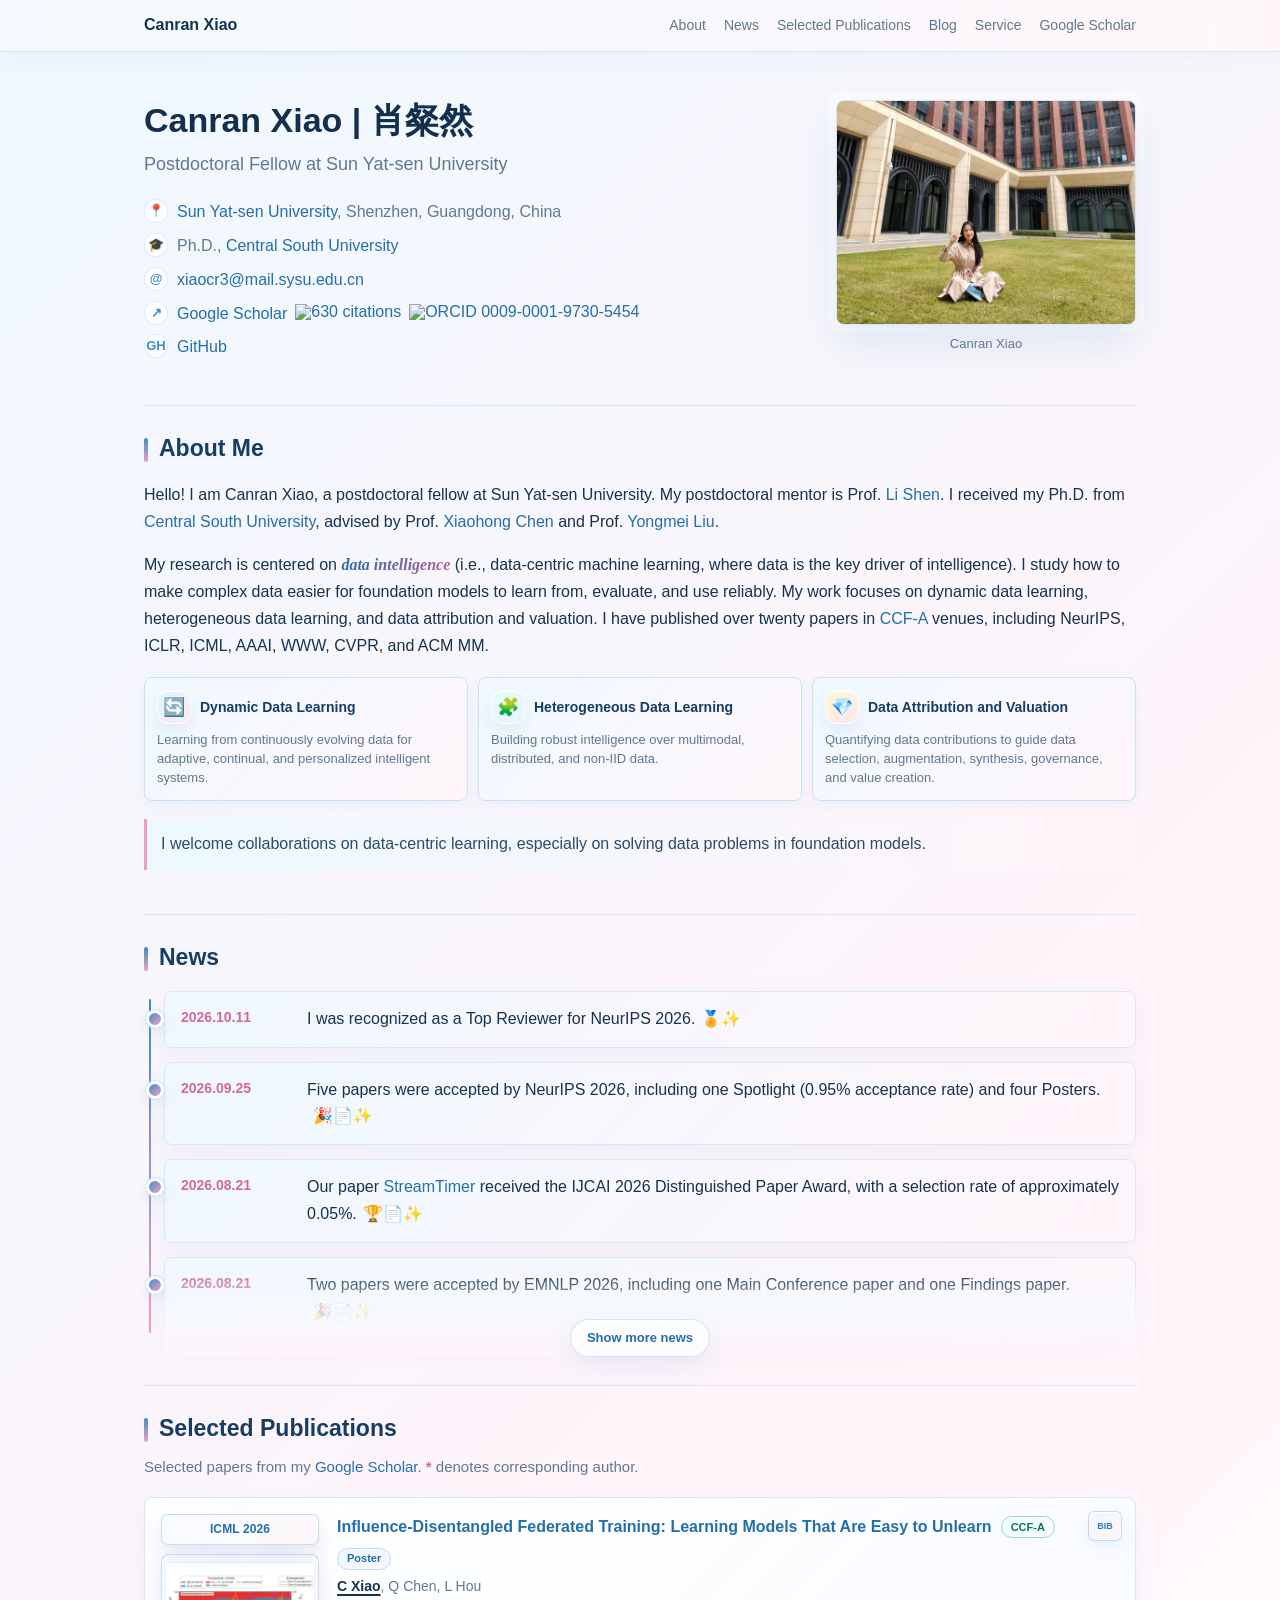
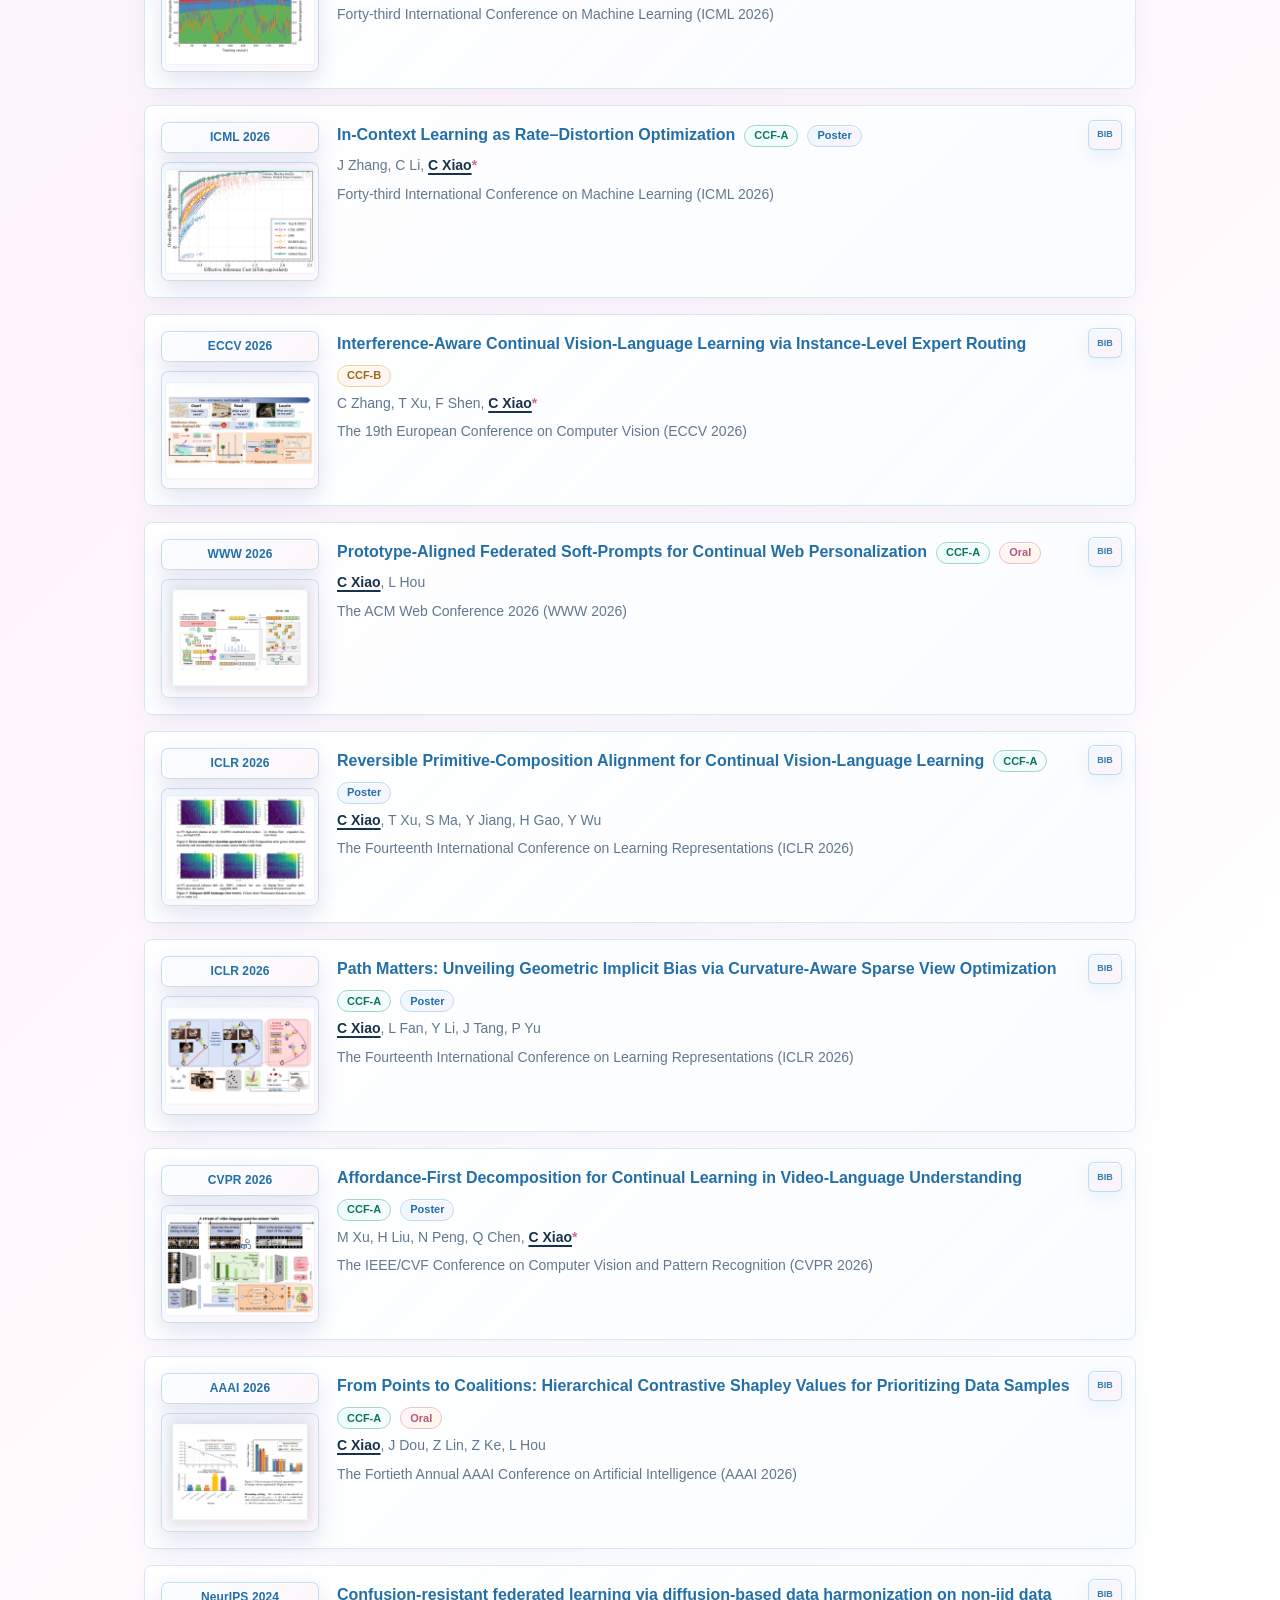
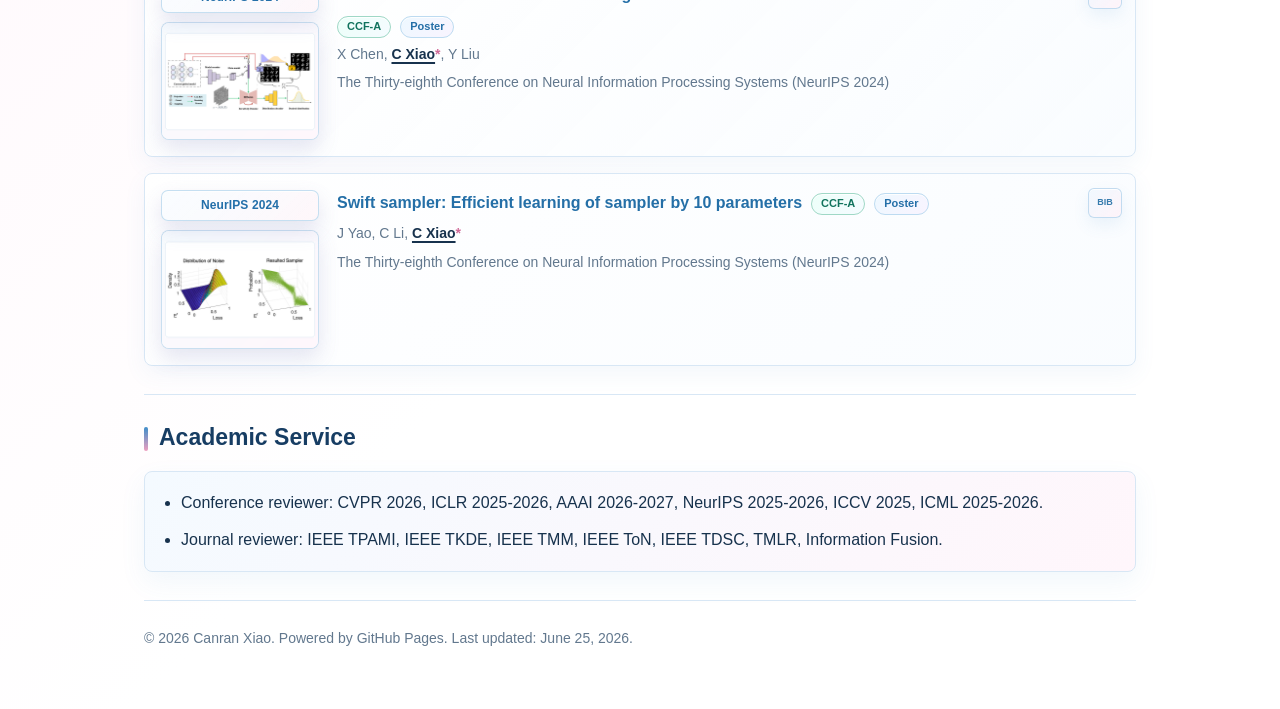
==== commit bcbcd6fa: "chore: update Scholar citations" ====
--- a/index.html
+++ b/index.html
@@ -961,11 +961,11 @@
               <span>↗</span>
               <span class="meta-content">
                 <a href="https://scholar.google.com/citations?user=TQIKwMIAAAAJ&hl=zh-TW">Google Scholar</a>
-                <a class="profile-badge" href="https://scholar.google.com/citations?user=TQIKwMIAAAAJ&amp;hl=zh-TW" data-citation-badge aria-label="617 citations on Google Scholar">
+                <a class="profile-badge" href="https://scholar.google.com/citations?user=TQIKwMIAAAAJ&amp;hl=zh-TW" data-citation-badge aria-label="630 citations on Google Scholar">
                   <img
                     data-citation-badge-image
-                    src="https://img.shields.io/badge/citations-617-4285F4?style=flat&amp;logo=googlescholar&amp;logoColor=white&amp;labelColor=555"
-                    alt="617 citations"
+                    src="https://img.shields.io/badge/citations-630-4285F4?style=flat&amp;logo=googlescholar&amp;logoColor=white&amp;labelColor=555"
+                    alt="630 citations"
                     loading="lazy"
                   >
                 </a>
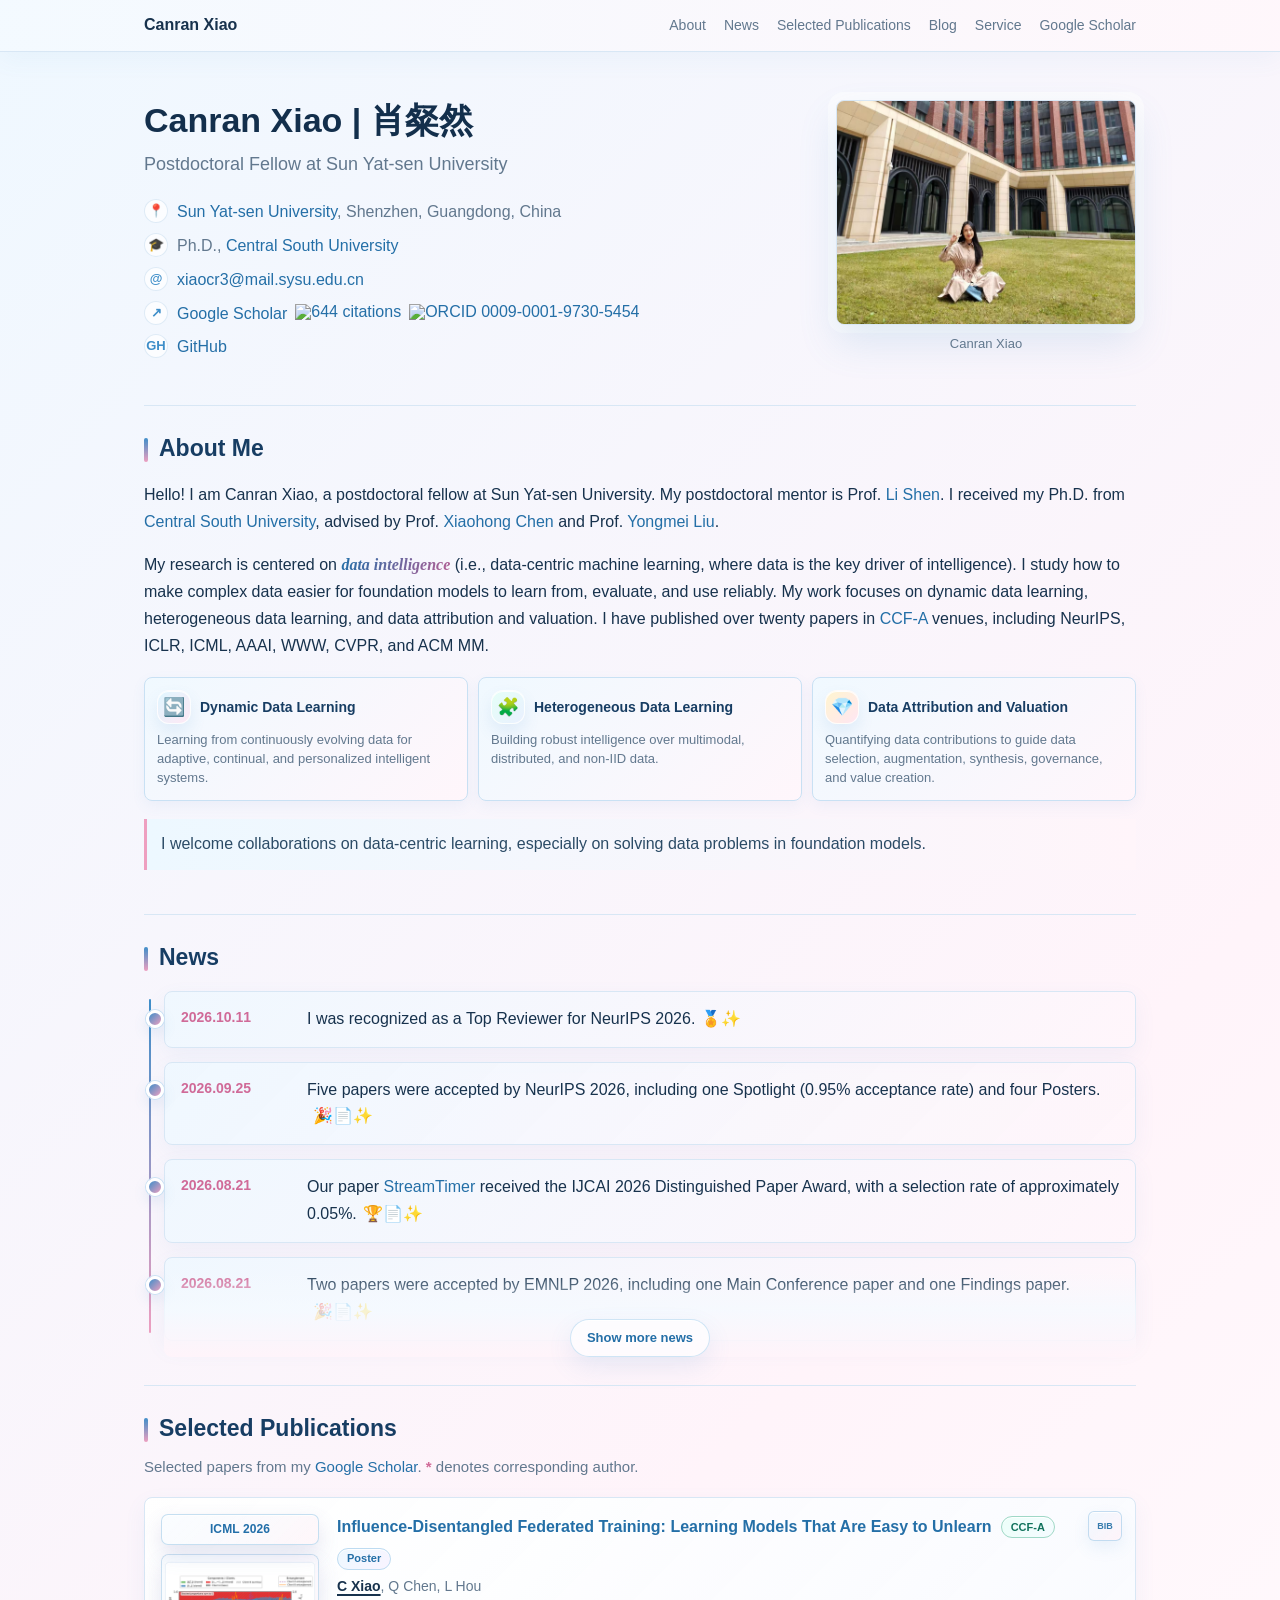
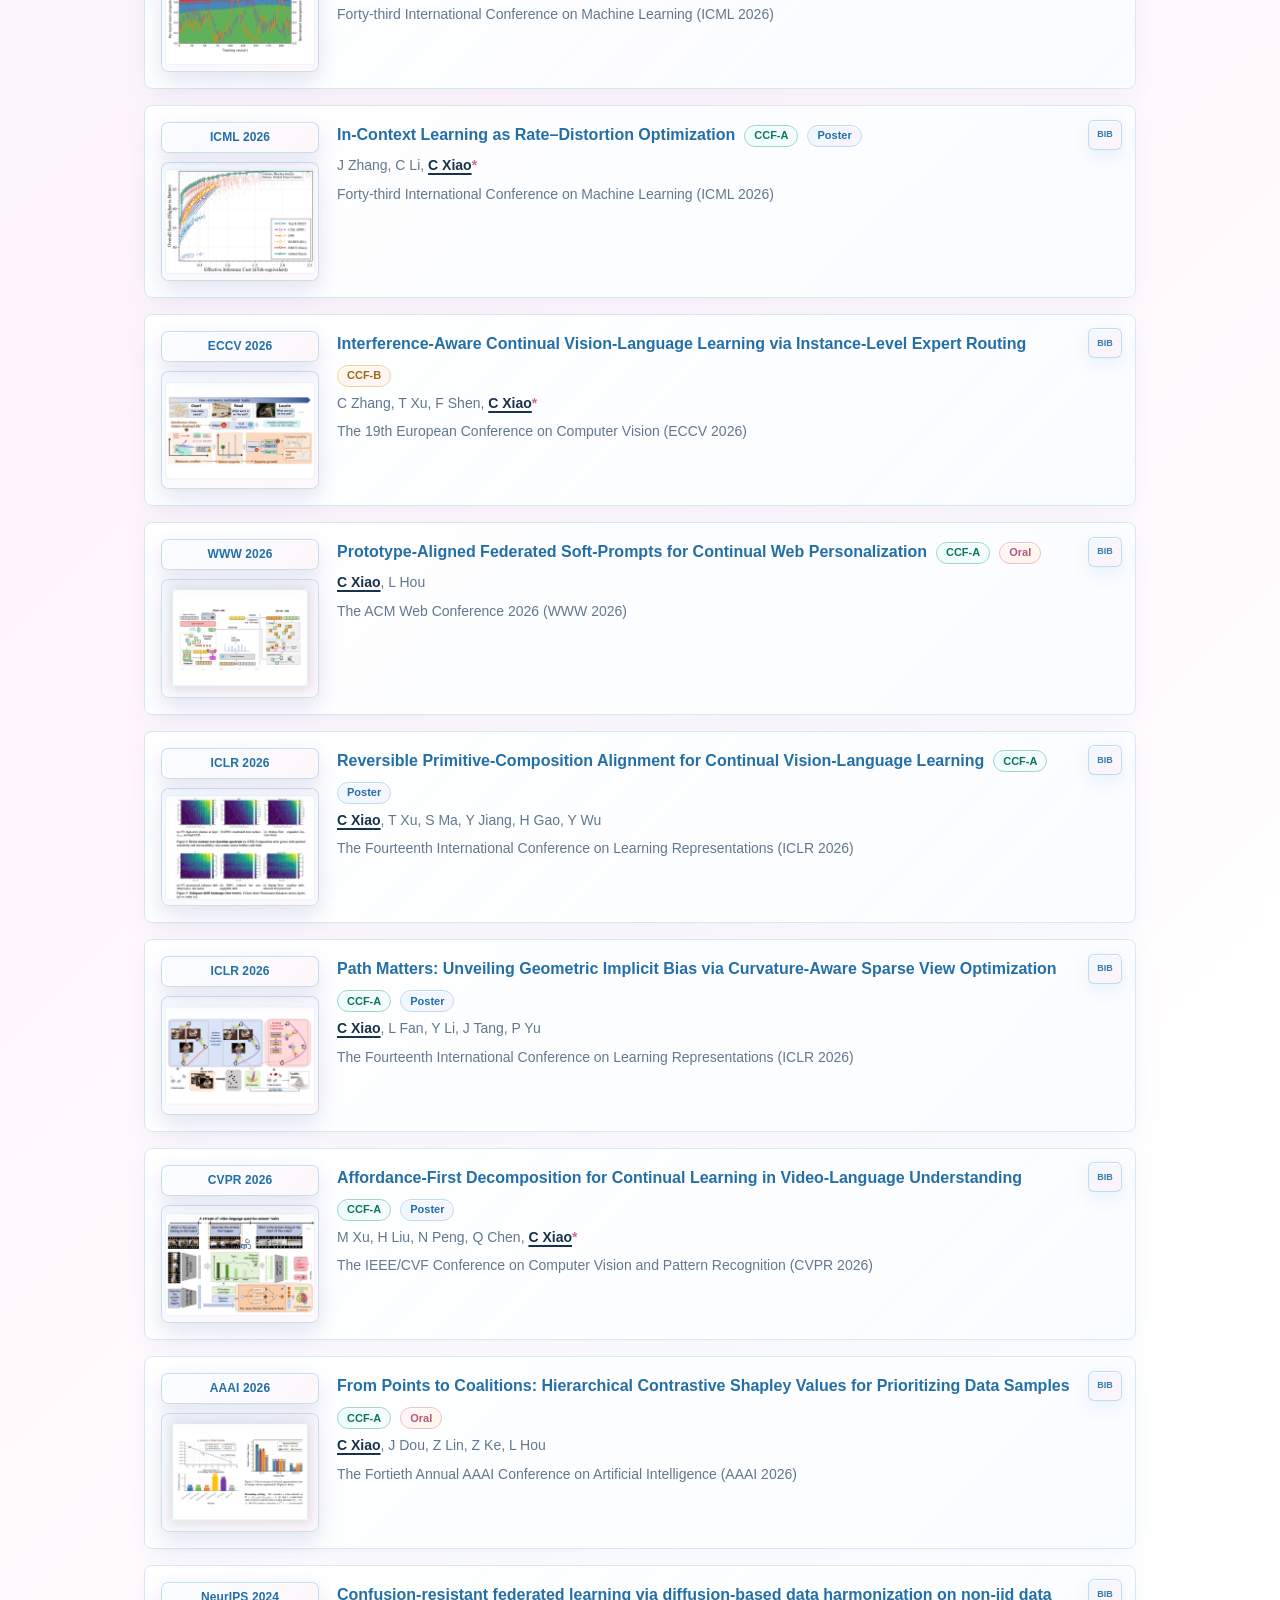
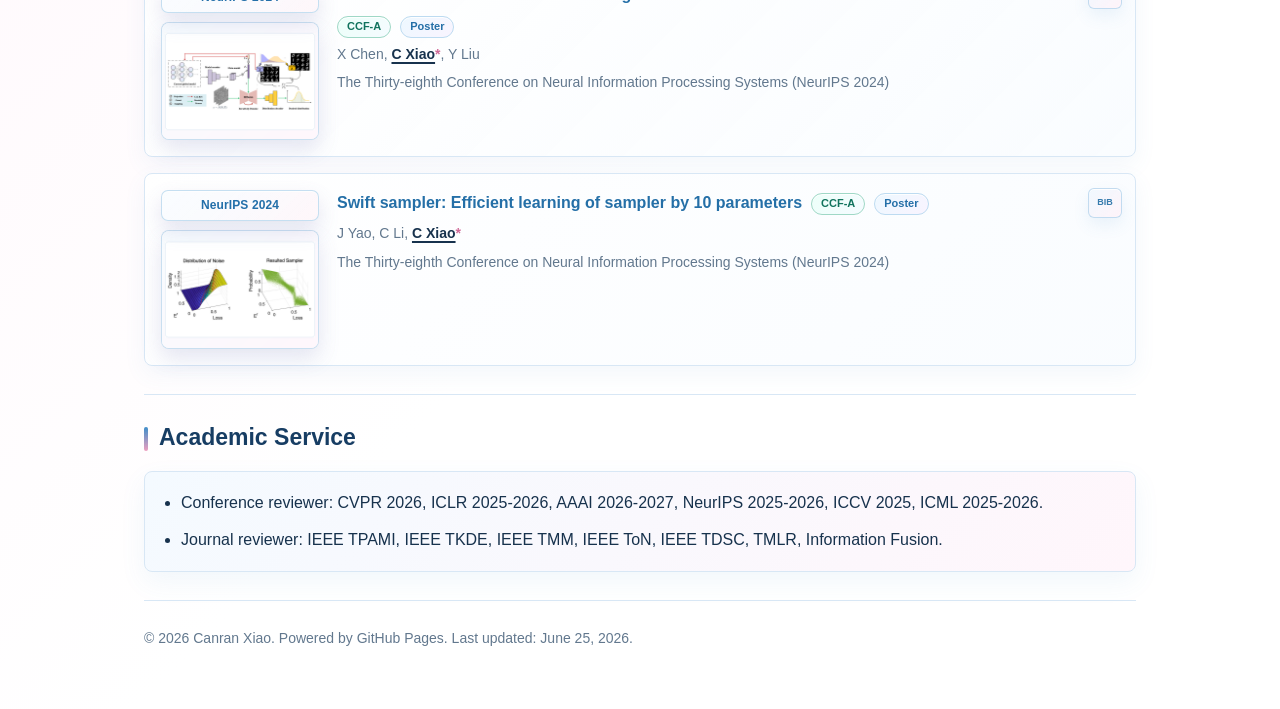
==== commit bfa23959: "chore: update Scholar citations" ====
--- a/index.html
+++ b/index.html
@@ -961,11 +961,11 @@
               <span>↗</span>
               <span class="meta-content">
                 <a href="https://scholar.google.com/citations?user=TQIKwMIAAAAJ&hl=zh-TW">Google Scholar</a>
-                <a class="profile-badge" href="https://scholar.google.com/citations?user=TQIKwMIAAAAJ&amp;hl=zh-TW" data-citation-badge aria-label="630 citations on Google Scholar">
+                <a class="profile-badge" href="https://scholar.google.com/citations?user=TQIKwMIAAAAJ&amp;hl=zh-TW" data-citation-badge aria-label="644 citations on Google Scholar">
                   <img
                     data-citation-badge-image
-                    src="https://img.shields.io/badge/citations-630-4285F4?style=flat&amp;logo=googlescholar&amp;logoColor=white&amp;labelColor=555"
-                    alt="630 citations"
+                    src="https://img.shields.io/badge/citations-644-4285F4?style=flat&amp;logo=googlescholar&amp;logoColor=white&amp;labelColor=555"
+                    alt="644 citations"
                     loading="lazy"
                   >
                 </a>
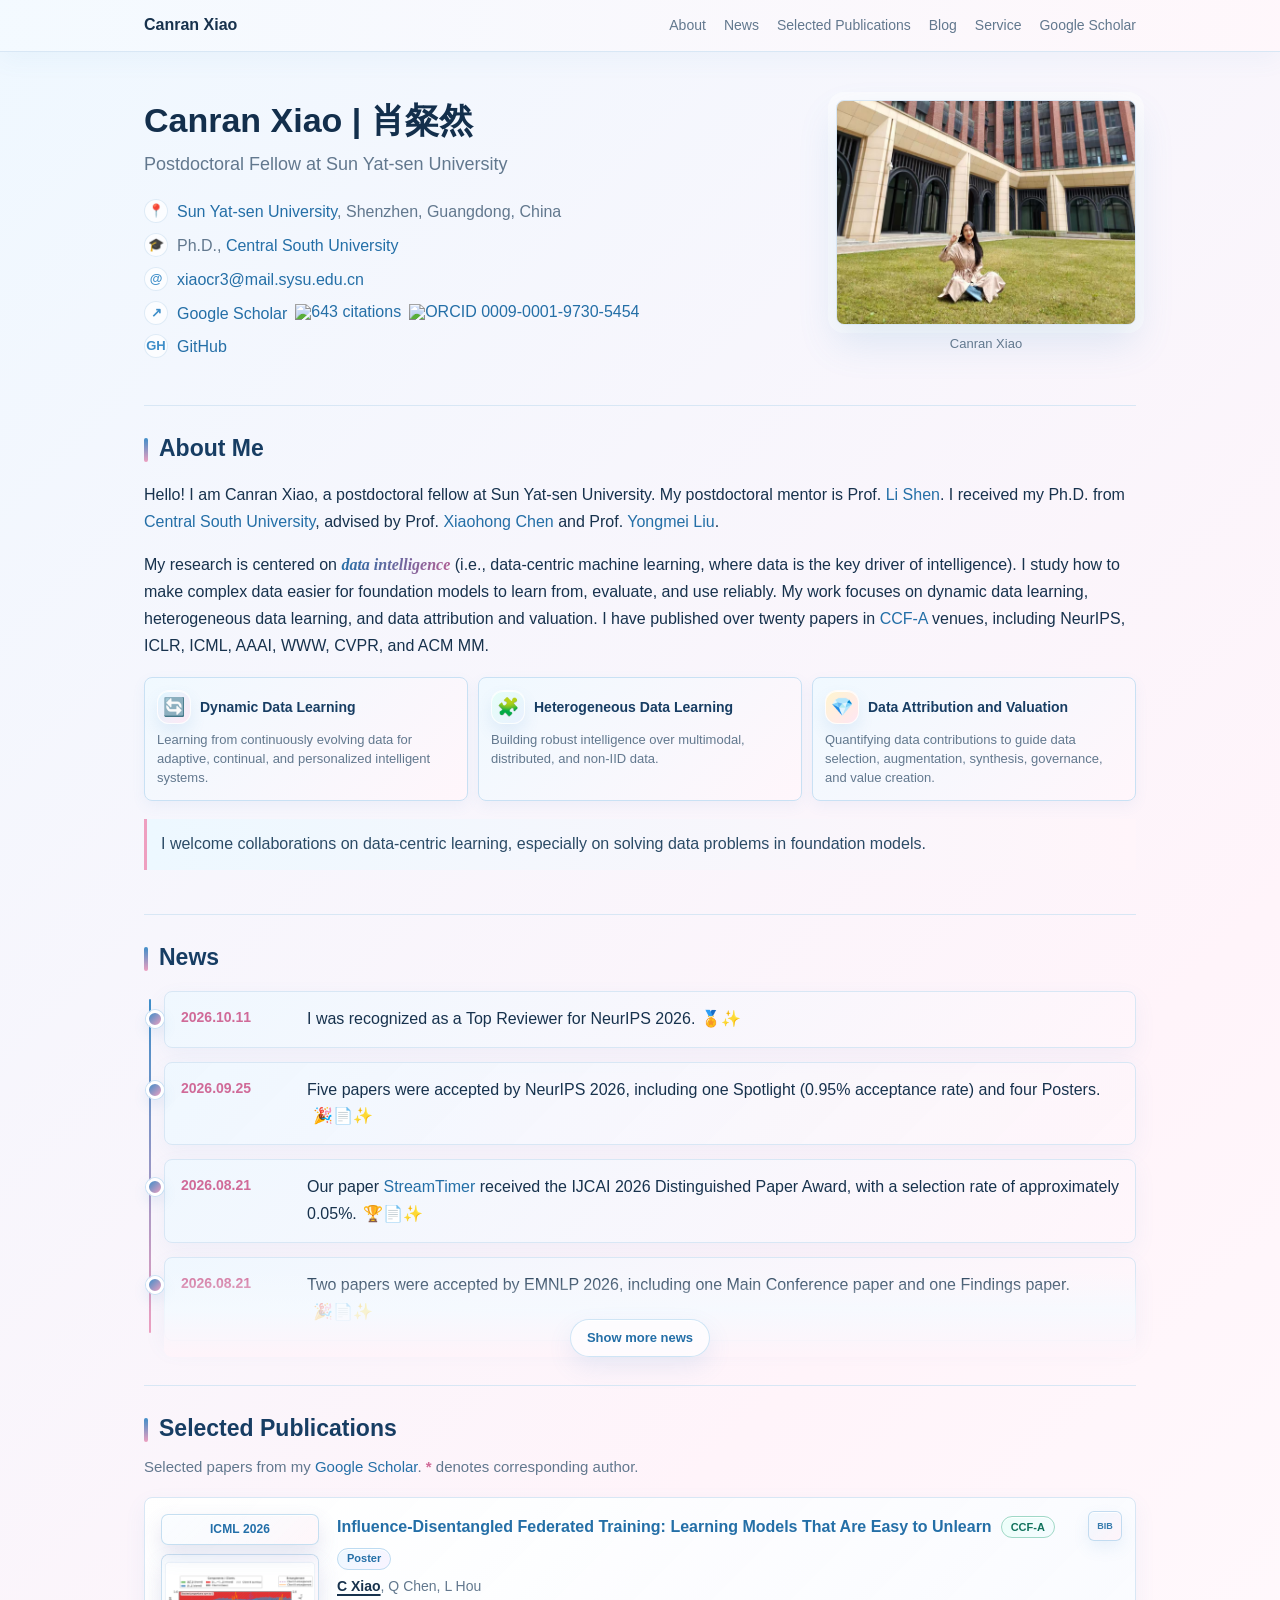
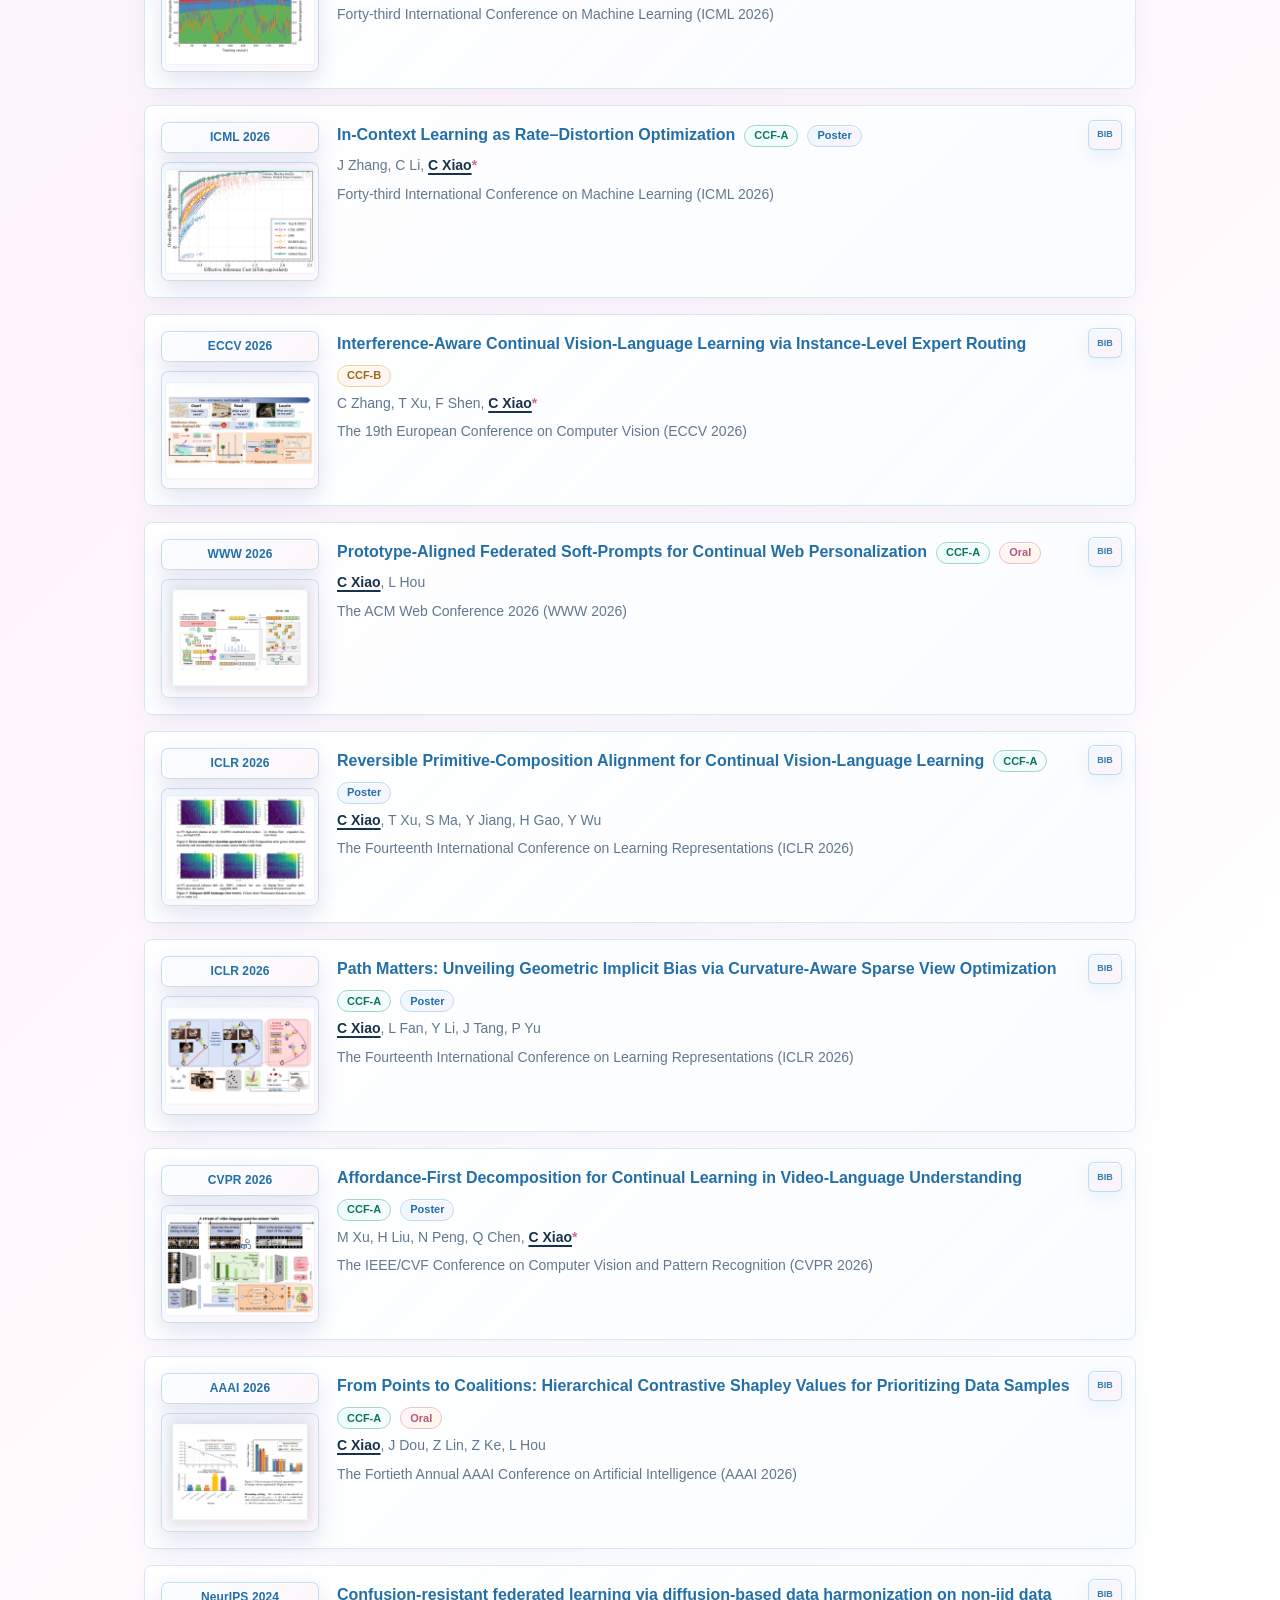
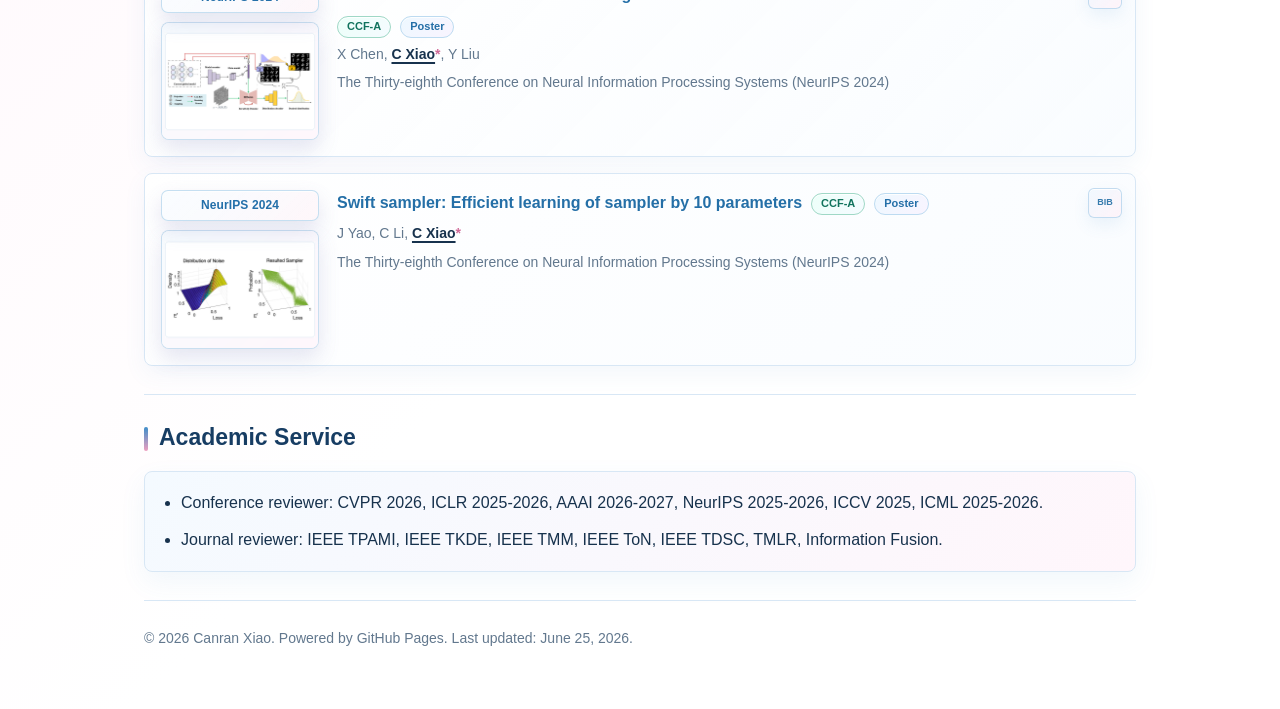
==== commit 2057db01: "chore: update Scholar citations" ====
--- a/index.html
+++ b/index.html
@@ -961,11 +961,11 @@
               <span>↗</span>
               <span class="meta-content">
                 <a href="https://scholar.google.com/citations?user=TQIKwMIAAAAJ&hl=zh-TW">Google Scholar</a>
-                <a class="profile-badge" href="https://scholar.google.com/citations?user=TQIKwMIAAAAJ&amp;hl=zh-TW" data-citation-badge aria-label="644 citations on Google Scholar">
+                <a class="profile-badge" href="https://scholar.google.com/citations?user=TQIKwMIAAAAJ&amp;hl=zh-TW" data-citation-badge aria-label="643 citations on Google Scholar">
                   <img
                     data-citation-badge-image
-                    src="https://img.shields.io/badge/citations-644-4285F4?style=flat&amp;logo=googlescholar&amp;logoColor=white&amp;labelColor=555"
-                    alt="644 citations"
+                    src="https://img.shields.io/badge/citations-643-4285F4?style=flat&amp;logo=googlescholar&amp;logoColor=white&amp;labelColor=555"
+                    alt="643 citations"
                     loading="lazy"
                   >
                 </a>
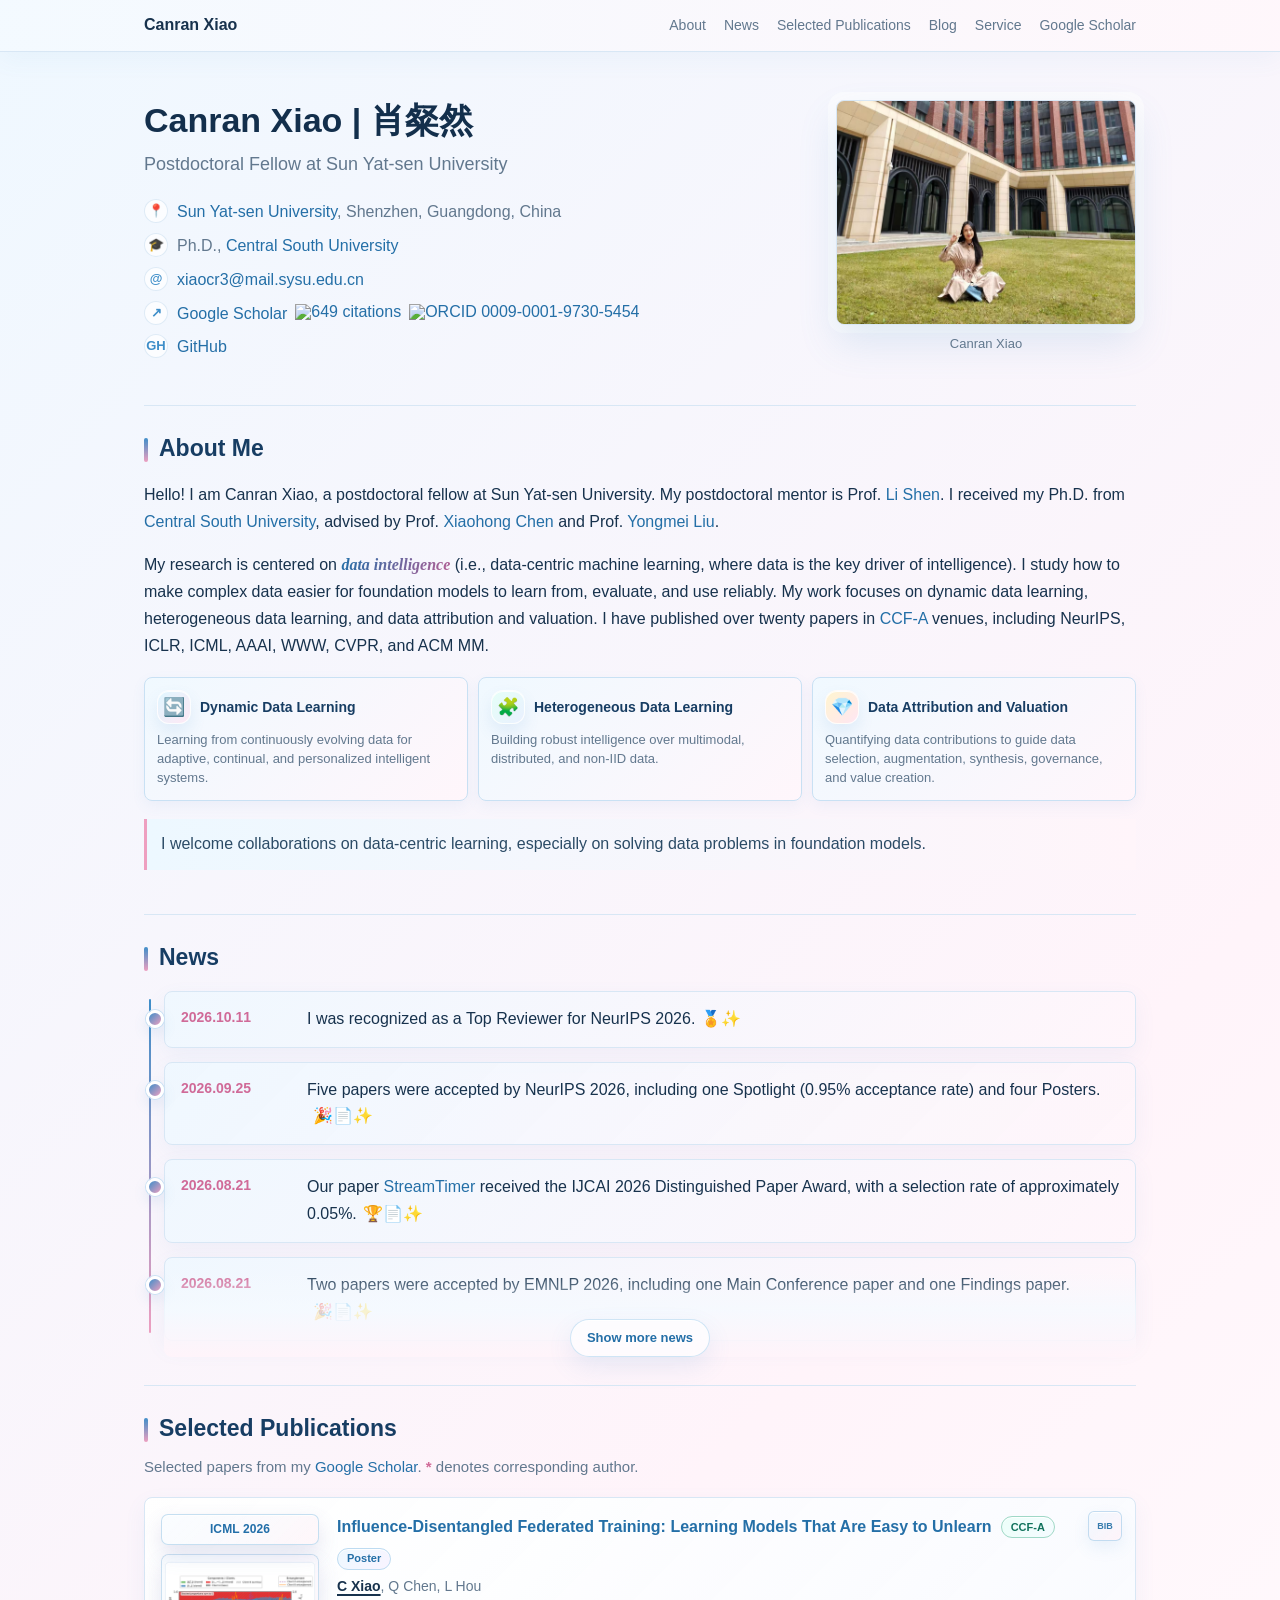
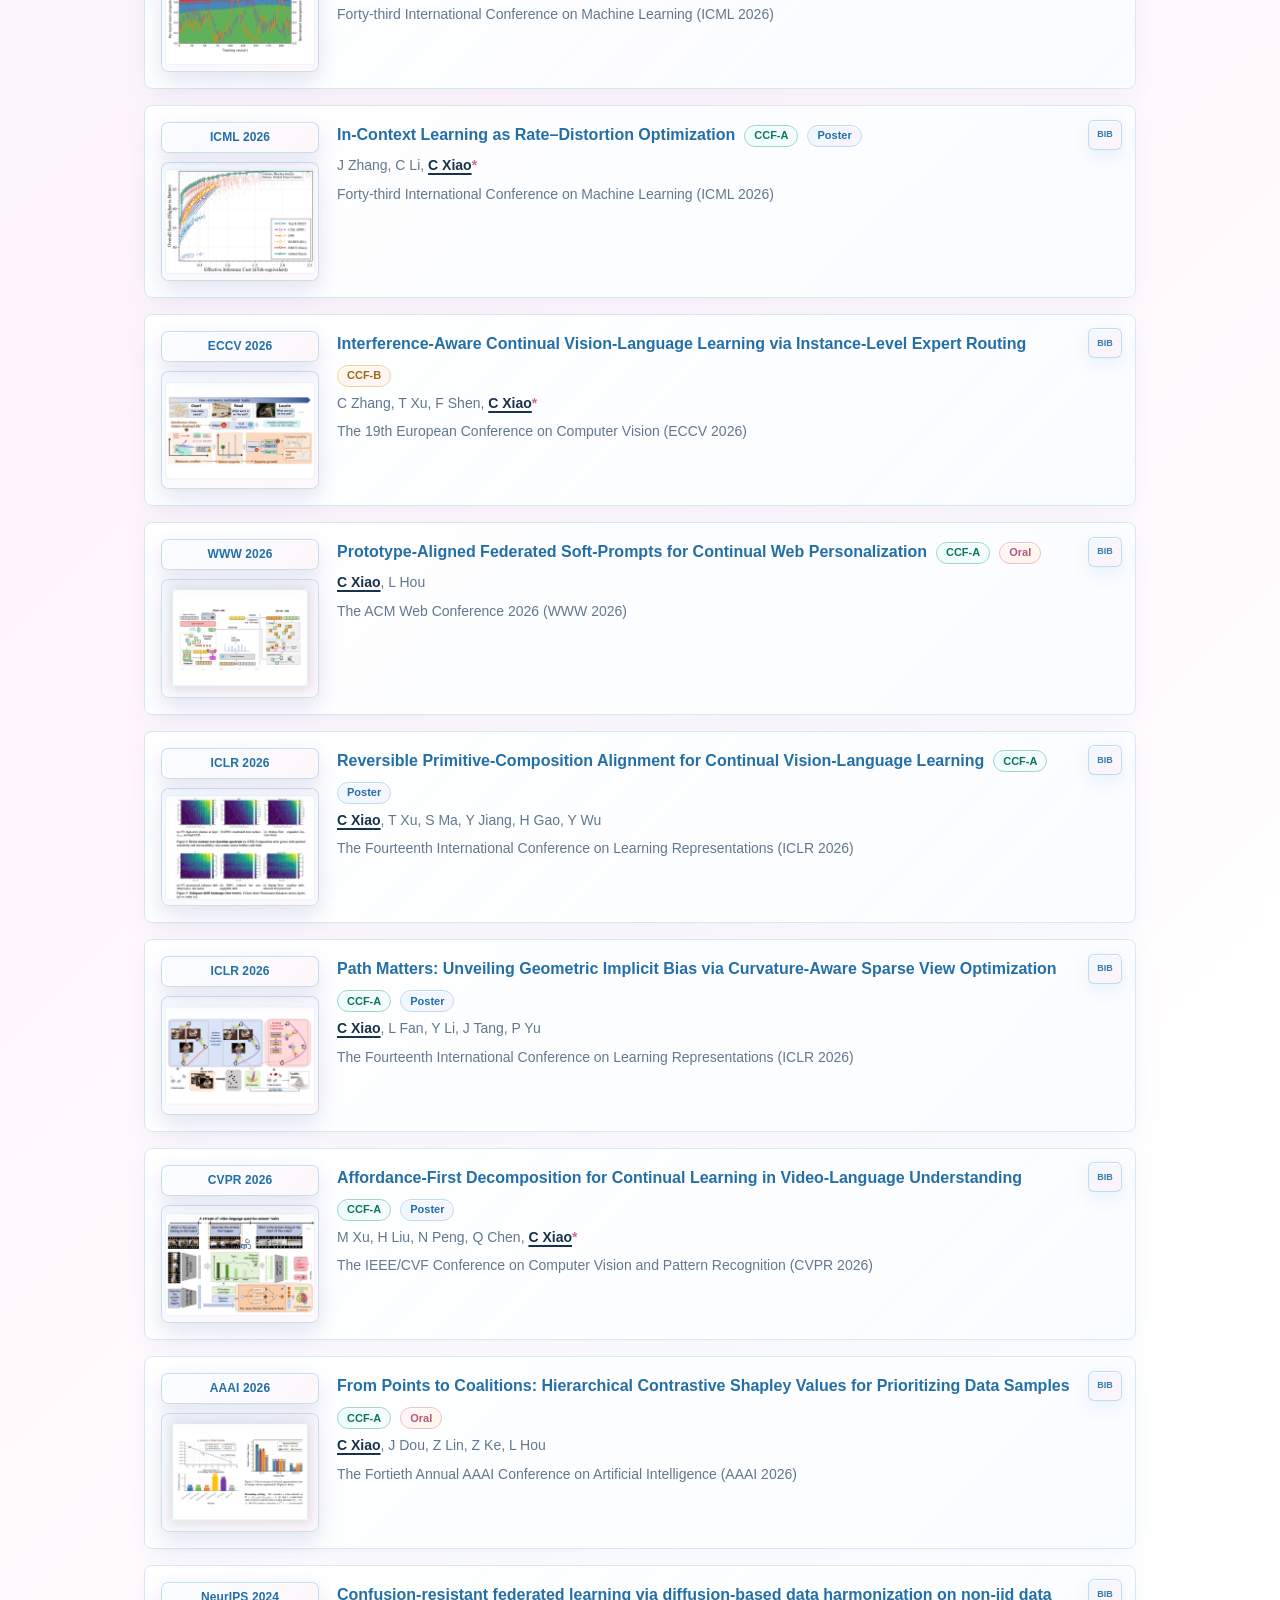
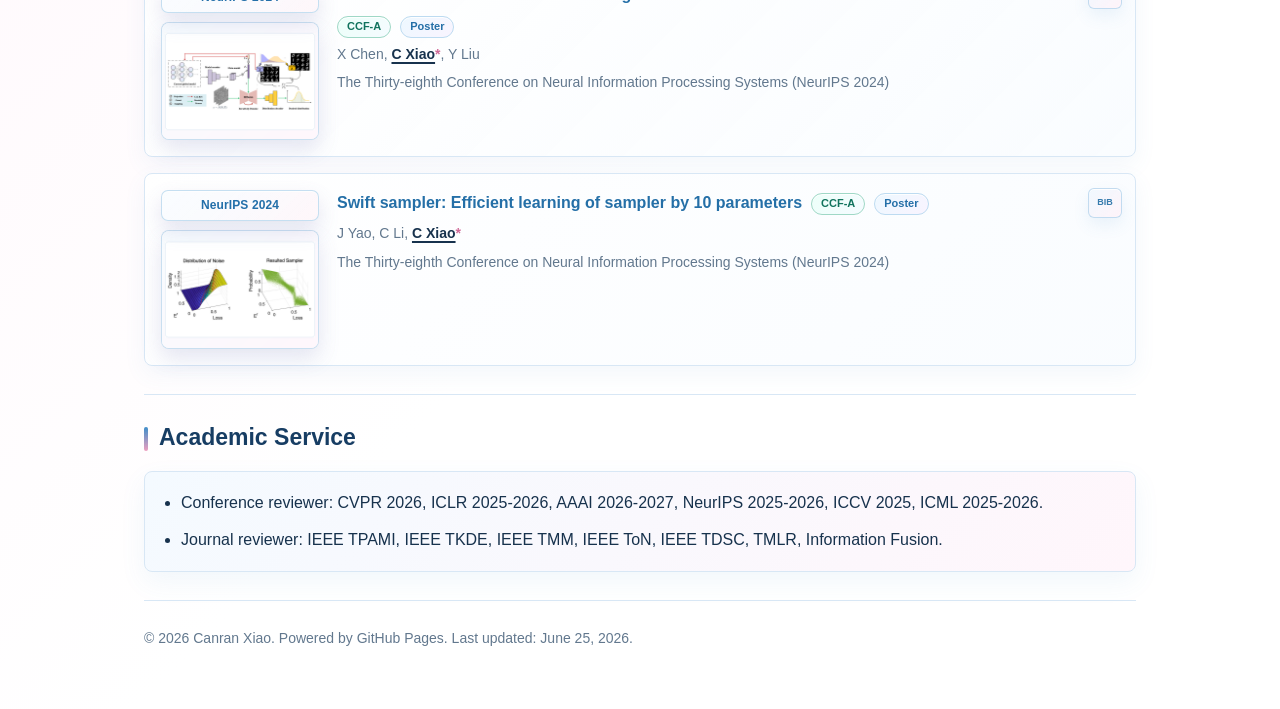
==== commit af8dafc7: "chore: update Scholar citations" ====
--- a/index.html
+++ b/index.html
@@ -961,11 +961,11 @@
               <span>↗</span>
               <span class="meta-content">
                 <a href="https://scholar.google.com/citations?user=TQIKwMIAAAAJ&hl=zh-TW">Google Scholar</a>
-                <a class="profile-badge" href="https://scholar.google.com/citations?user=TQIKwMIAAAAJ&amp;hl=zh-TW" data-citation-badge aria-label="643 citations on Google Scholar">
+                <a class="profile-badge" href="https://scholar.google.com/citations?user=TQIKwMIAAAAJ&amp;hl=zh-TW" data-citation-badge aria-label="649 citations on Google Scholar">
                   <img
                     data-citation-badge-image
-                    src="https://img.shields.io/badge/citations-643-4285F4?style=flat&amp;logo=googlescholar&amp;logoColor=white&amp;labelColor=555"
-                    alt="643 citations"
+                    src="https://img.shields.io/badge/citations-649-4285F4?style=flat&amp;logo=googlescholar&amp;logoColor=white&amp;labelColor=555"
+                    alt="649 citations"
                     loading="lazy"
                   >
                 </a>
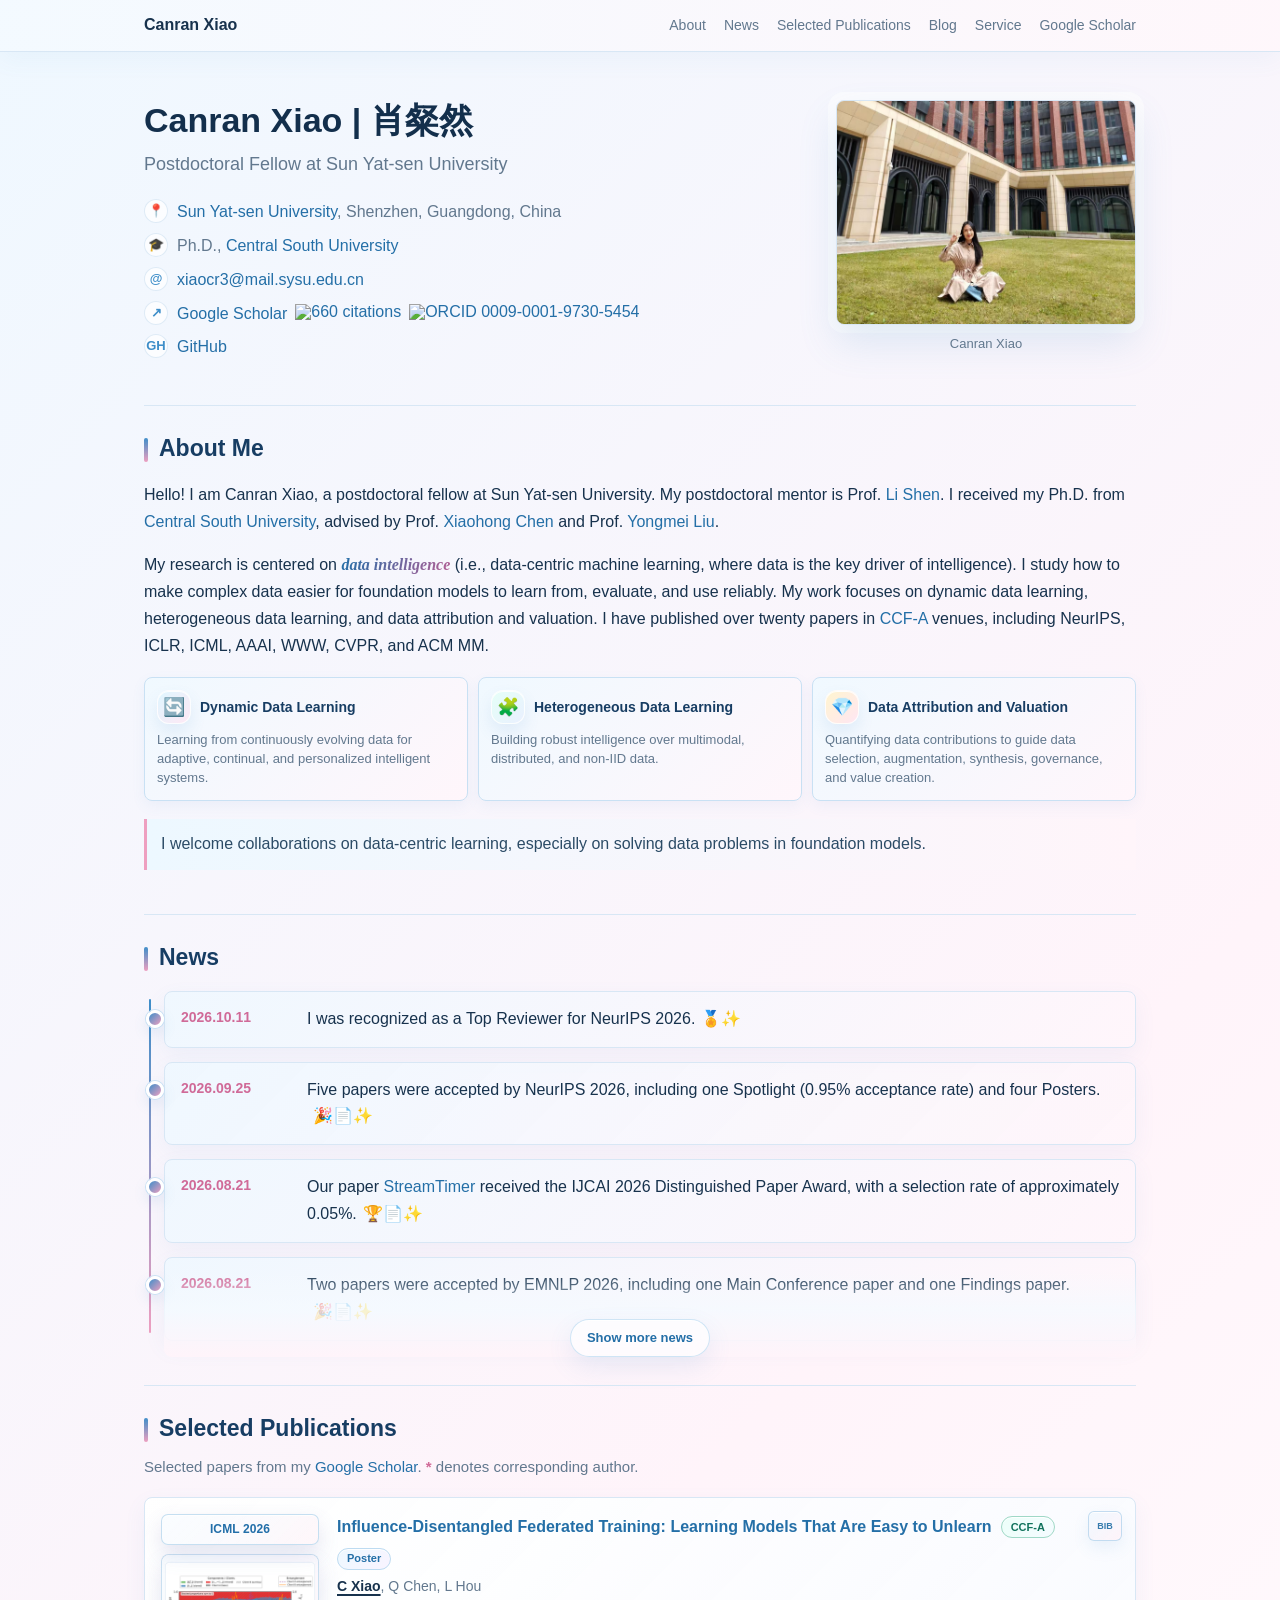
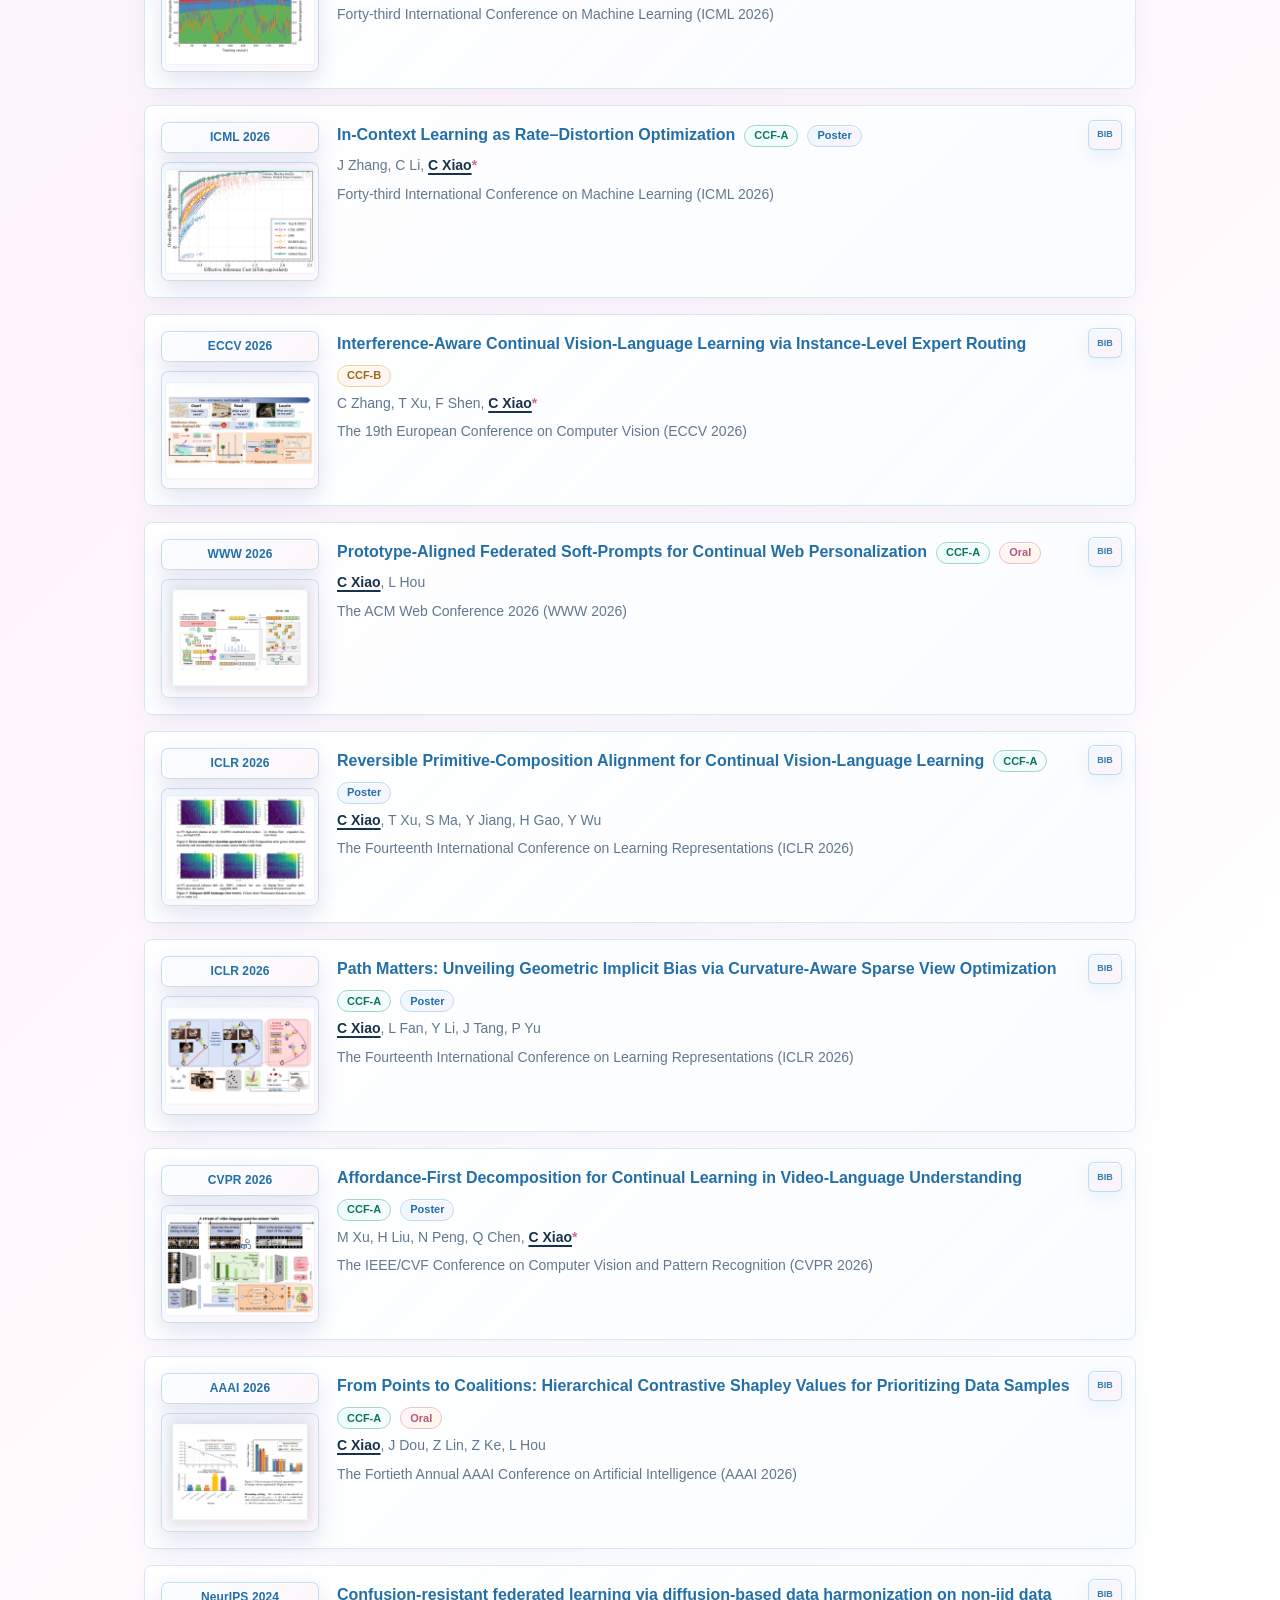
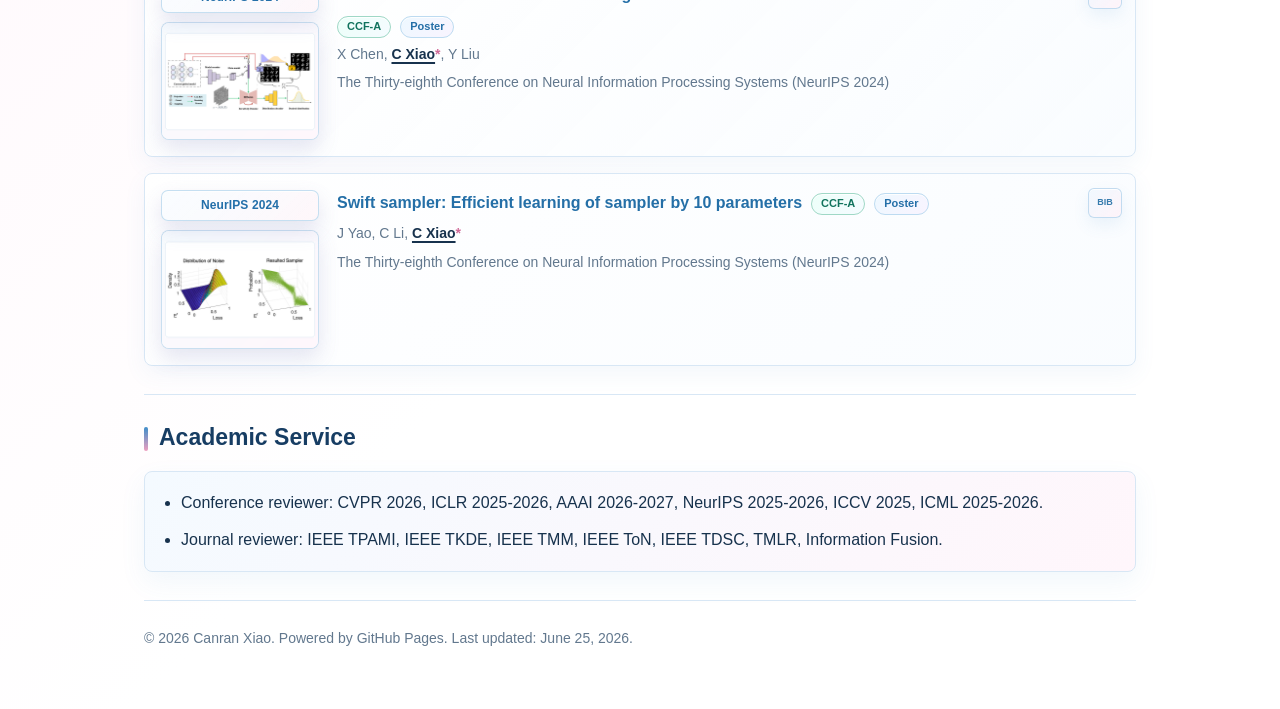
==== commit d6afdbba: "chore: update Scholar citations" ====
--- a/index.html
+++ b/index.html
@@ -961,11 +961,11 @@
               <span>↗</span>
               <span class="meta-content">
                 <a href="https://scholar.google.com/citations?user=TQIKwMIAAAAJ&hl=zh-TW">Google Scholar</a>
-                <a class="profile-badge" href="https://scholar.google.com/citations?user=TQIKwMIAAAAJ&amp;hl=zh-TW" data-citation-badge aria-label="649 citations on Google Scholar">
+                <a class="profile-badge" href="https://scholar.google.com/citations?user=TQIKwMIAAAAJ&amp;hl=zh-TW" data-citation-badge aria-label="660 citations on Google Scholar">
                   <img
                     data-citation-badge-image
-                    src="https://img.shields.io/badge/citations-649-4285F4?style=flat&amp;logo=googlescholar&amp;logoColor=white&amp;labelColor=555"
-                    alt="649 citations"
+                    src="https://img.shields.io/badge/citations-660-4285F4?style=flat&amp;logo=googlescholar&amp;logoColor=white&amp;labelColor=555"
+                    alt="660 citations"
                     loading="lazy"
                   >
                 </a>
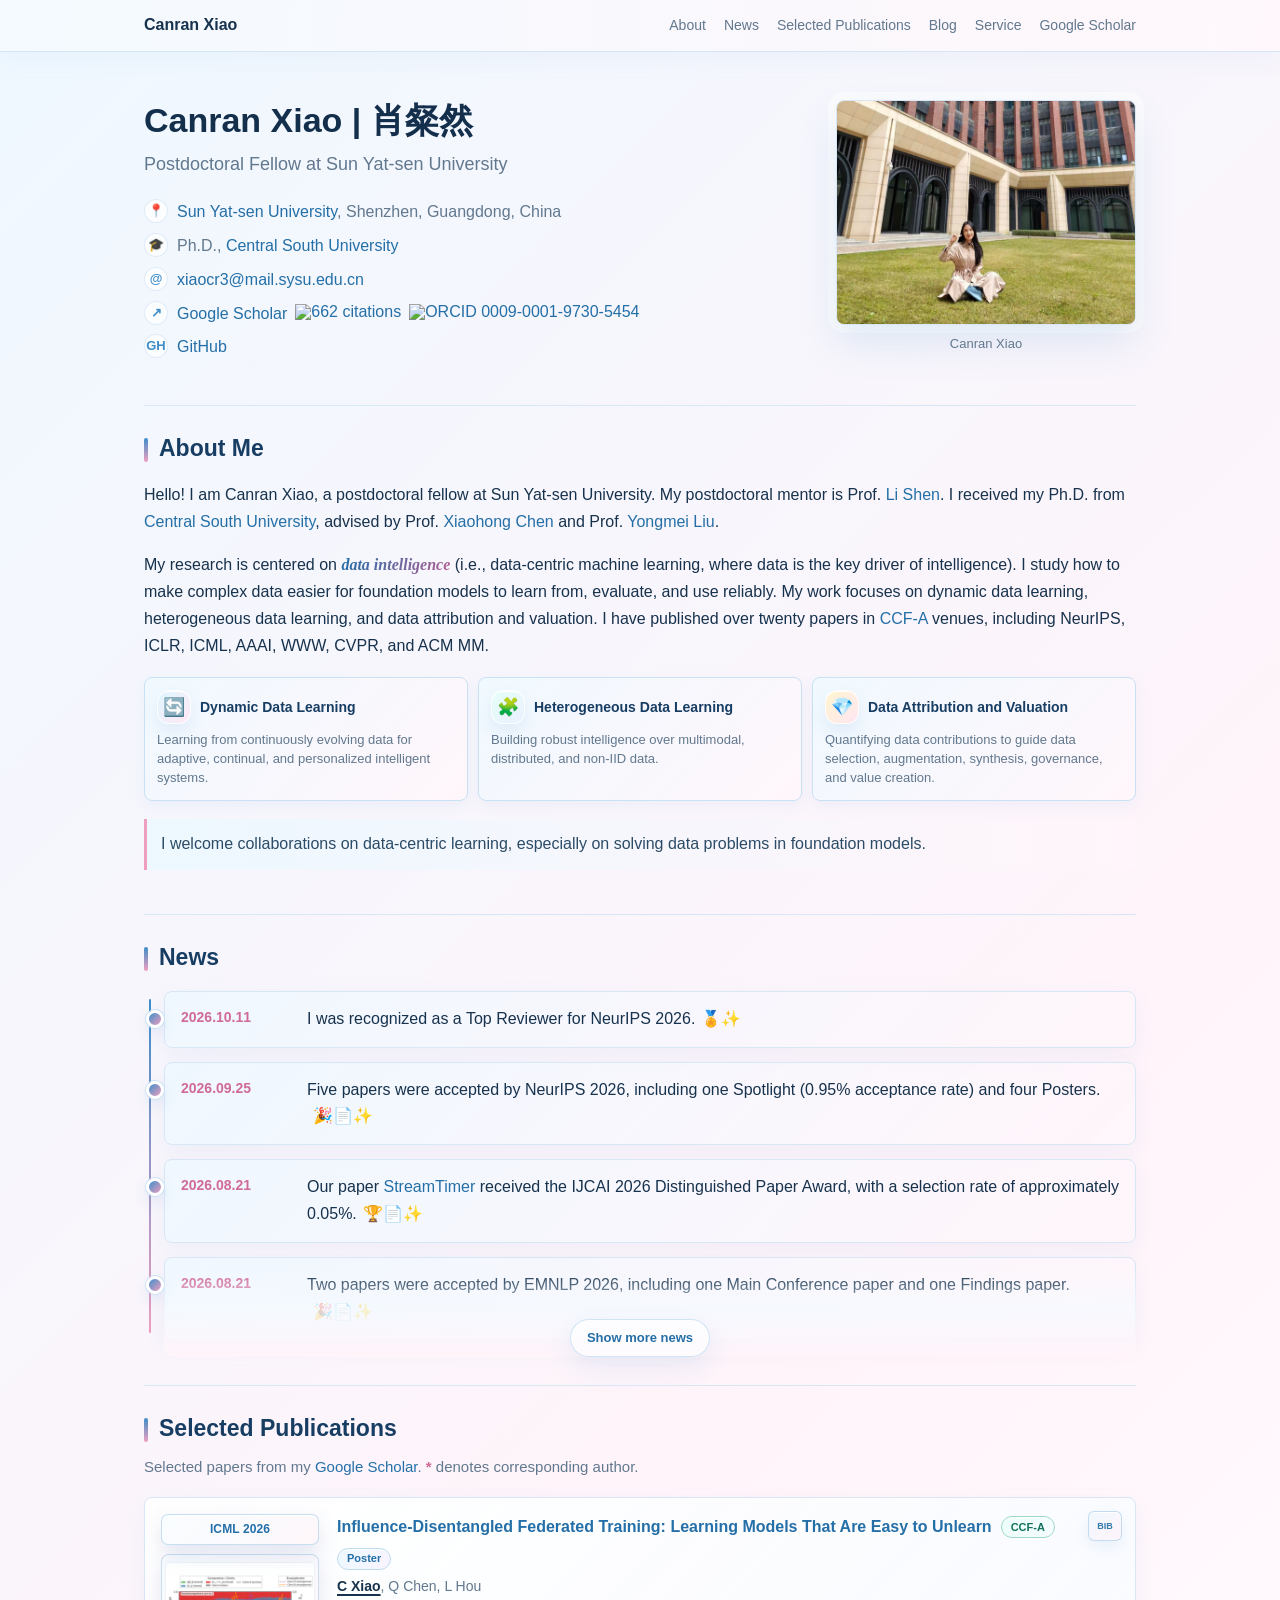
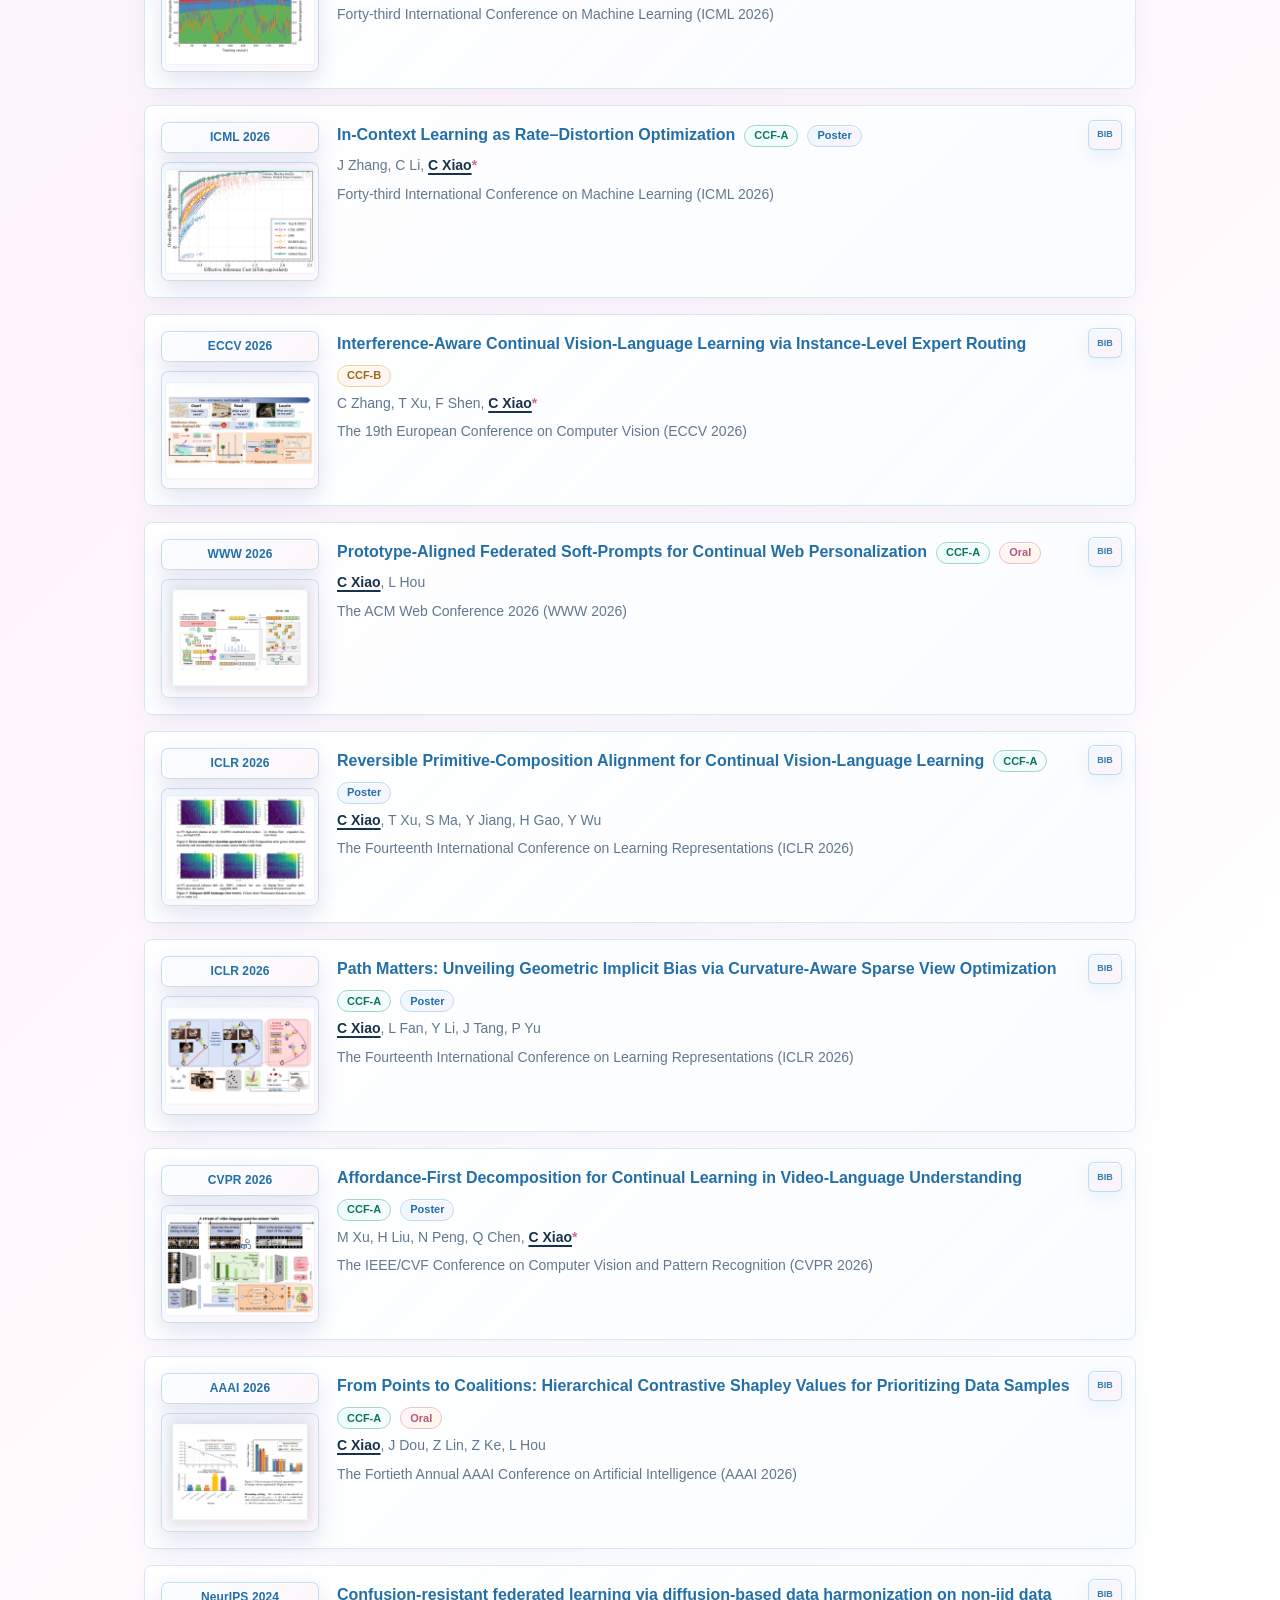
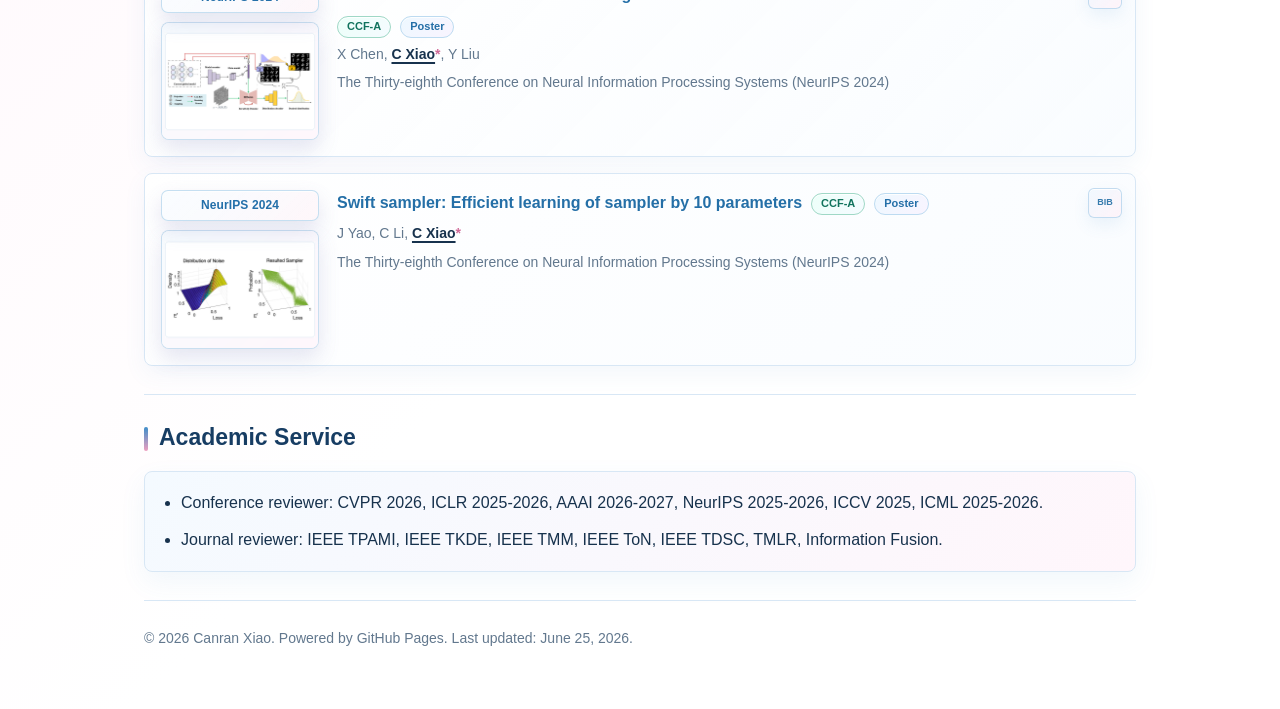
==== commit 5923298c: "chore: update Scholar citations" ====
--- a/index.html
+++ b/index.html
@@ -961,11 +961,11 @@
               <span>↗</span>
               <span class="meta-content">
                 <a href="https://scholar.google.com/citations?user=TQIKwMIAAAAJ&hl=zh-TW">Google Scholar</a>
-                <a class="profile-badge" href="https://scholar.google.com/citations?user=TQIKwMIAAAAJ&amp;hl=zh-TW" data-citation-badge aria-label="660 citations on Google Scholar">
+                <a class="profile-badge" href="https://scholar.google.com/citations?user=TQIKwMIAAAAJ&amp;hl=zh-TW" data-citation-badge aria-label="662 citations on Google Scholar">
                   <img
                     data-citation-badge-image
-                    src="https://img.shields.io/badge/citations-660-4285F4?style=flat&amp;logo=googlescholar&amp;logoColor=white&amp;labelColor=555"
-                    alt="660 citations"
+                    src="https://img.shields.io/badge/citations-662-4285F4?style=flat&amp;logo=googlescholar&amp;logoColor=white&amp;labelColor=555"
+                    alt="662 citations"
                     loading="lazy"
                   >
                 </a>
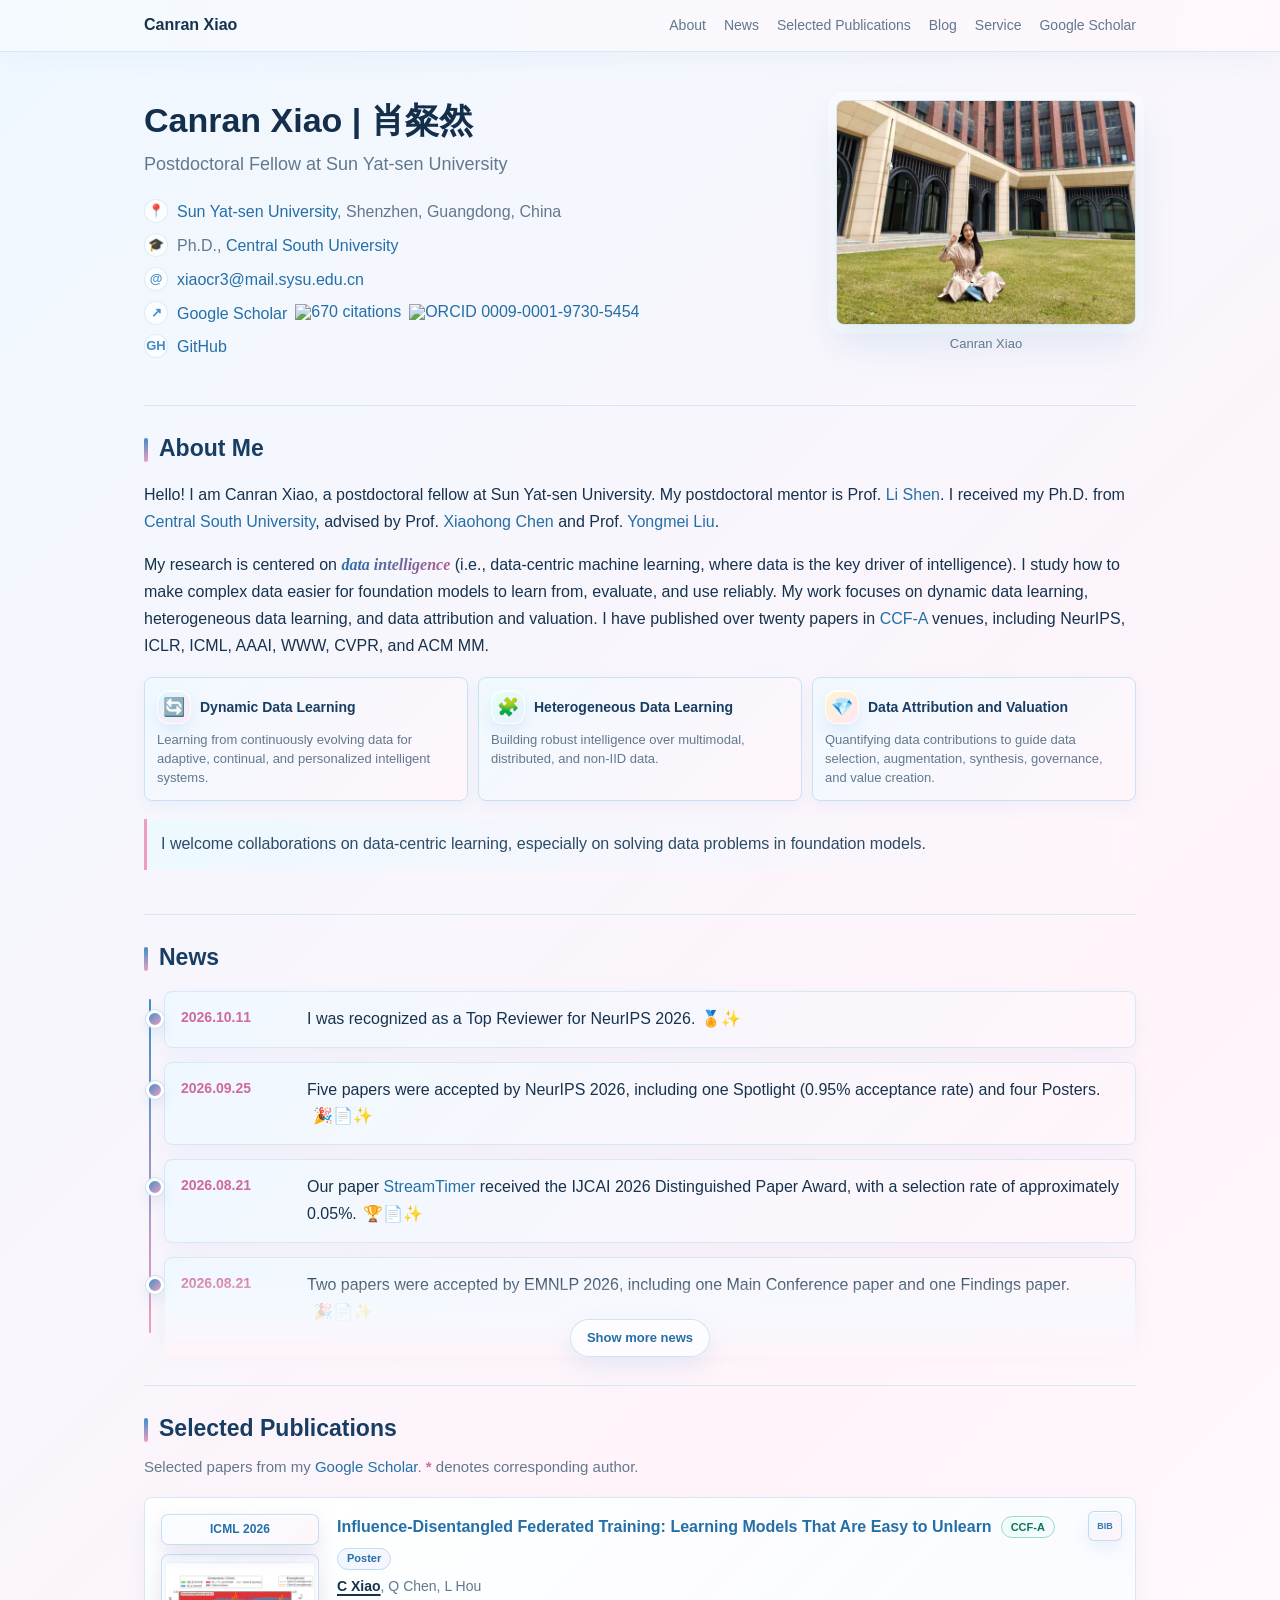
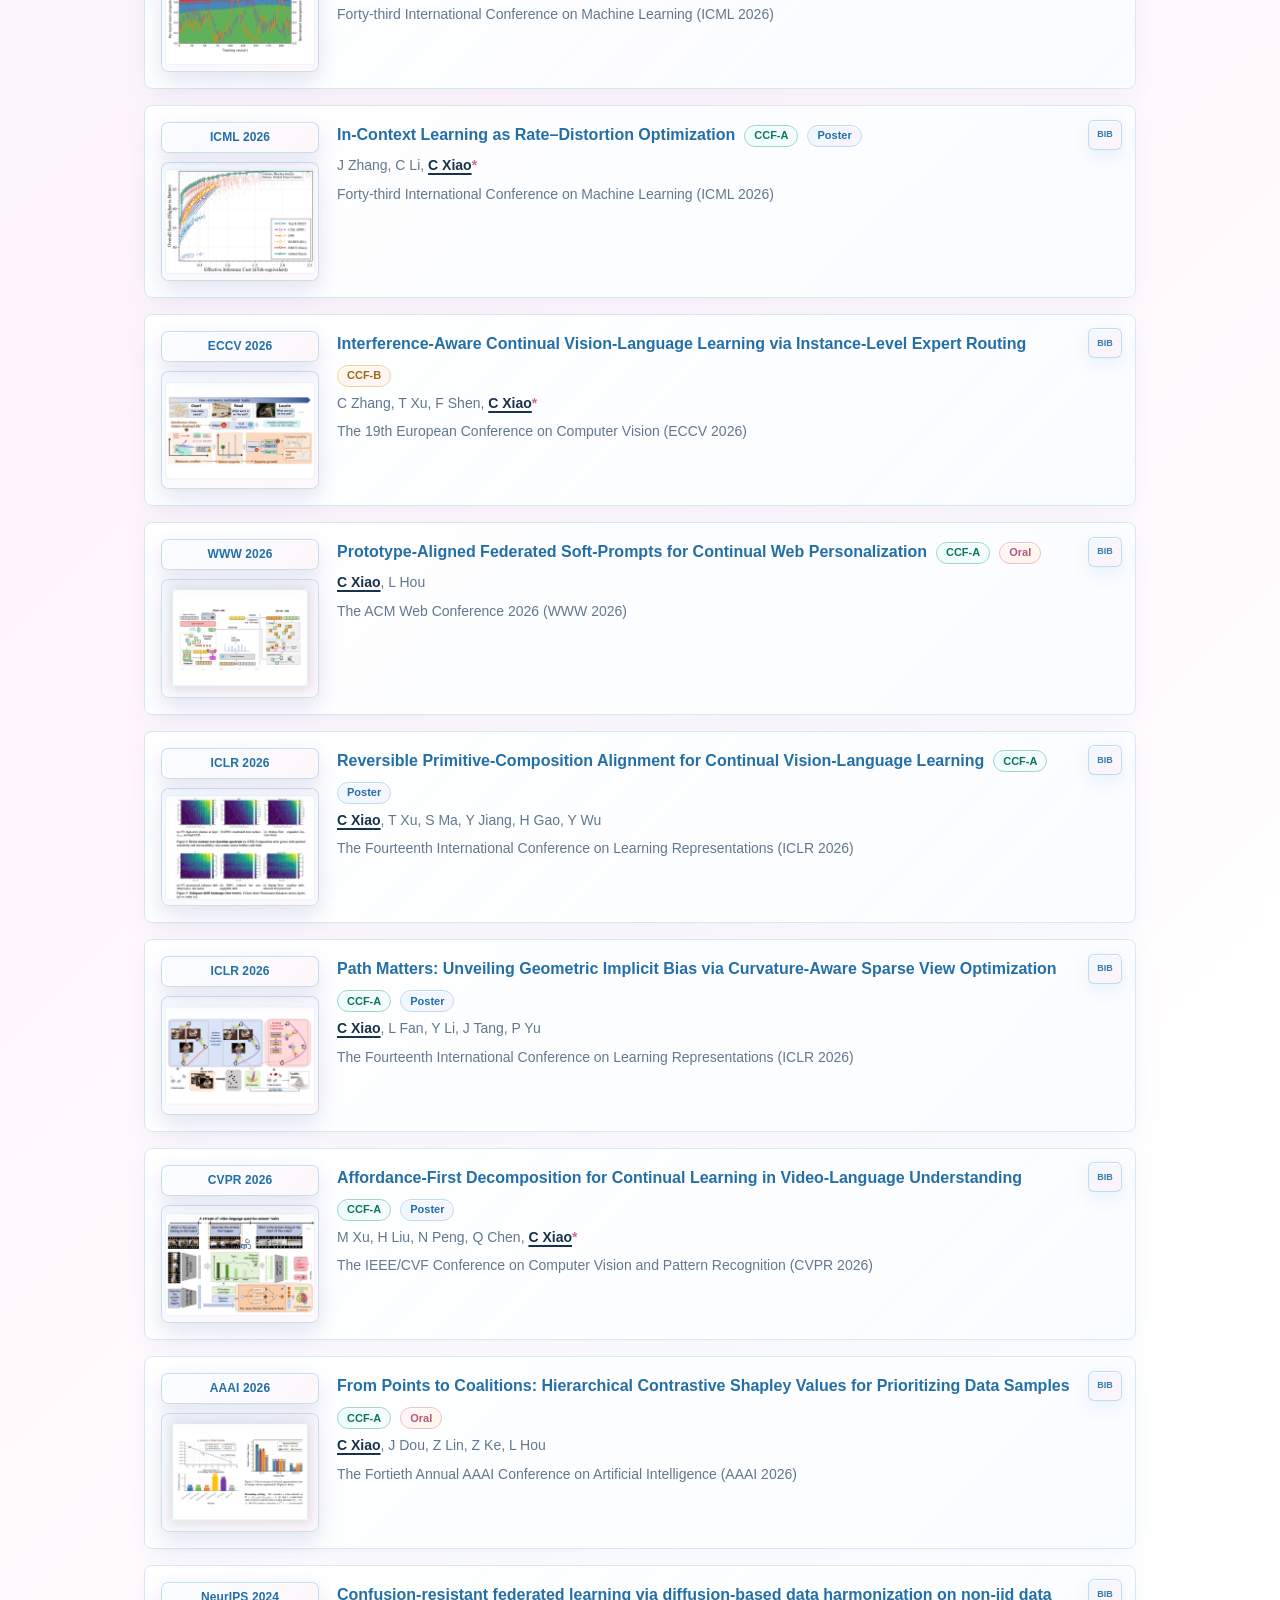
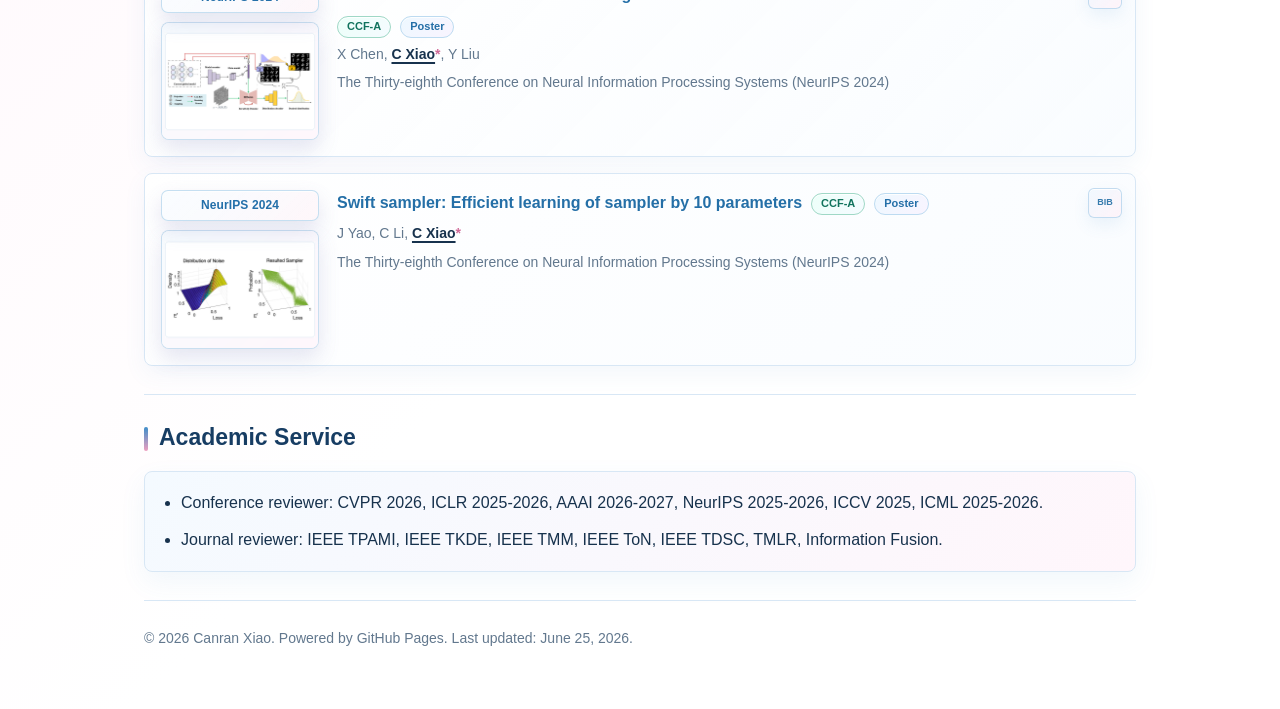
==== commit c5af1ce7: "chore: update Scholar citations" ====
--- a/index.html
+++ b/index.html
@@ -961,11 +961,11 @@
               <span>↗</span>
               <span class="meta-content">
                 <a href="https://scholar.google.com/citations?user=TQIKwMIAAAAJ&hl=zh-TW">Google Scholar</a>
-                <a class="profile-badge" href="https://scholar.google.com/citations?user=TQIKwMIAAAAJ&amp;hl=zh-TW" data-citation-badge aria-label="662 citations on Google Scholar">
+                <a class="profile-badge" href="https://scholar.google.com/citations?user=TQIKwMIAAAAJ&amp;hl=zh-TW" data-citation-badge aria-label="670 citations on Google Scholar">
                   <img
                     data-citation-badge-image
-                    src="https://img.shields.io/badge/citations-662-4285F4?style=flat&amp;logo=googlescholar&amp;logoColor=white&amp;labelColor=555"
-                    alt="662 citations"
+                    src="https://img.shields.io/badge/citations-670-4285F4?style=flat&amp;logo=googlescholar&amp;logoColor=white&amp;labelColor=555"
+                    alt="670 citations"
                     loading="lazy"
                   >
                 </a>
